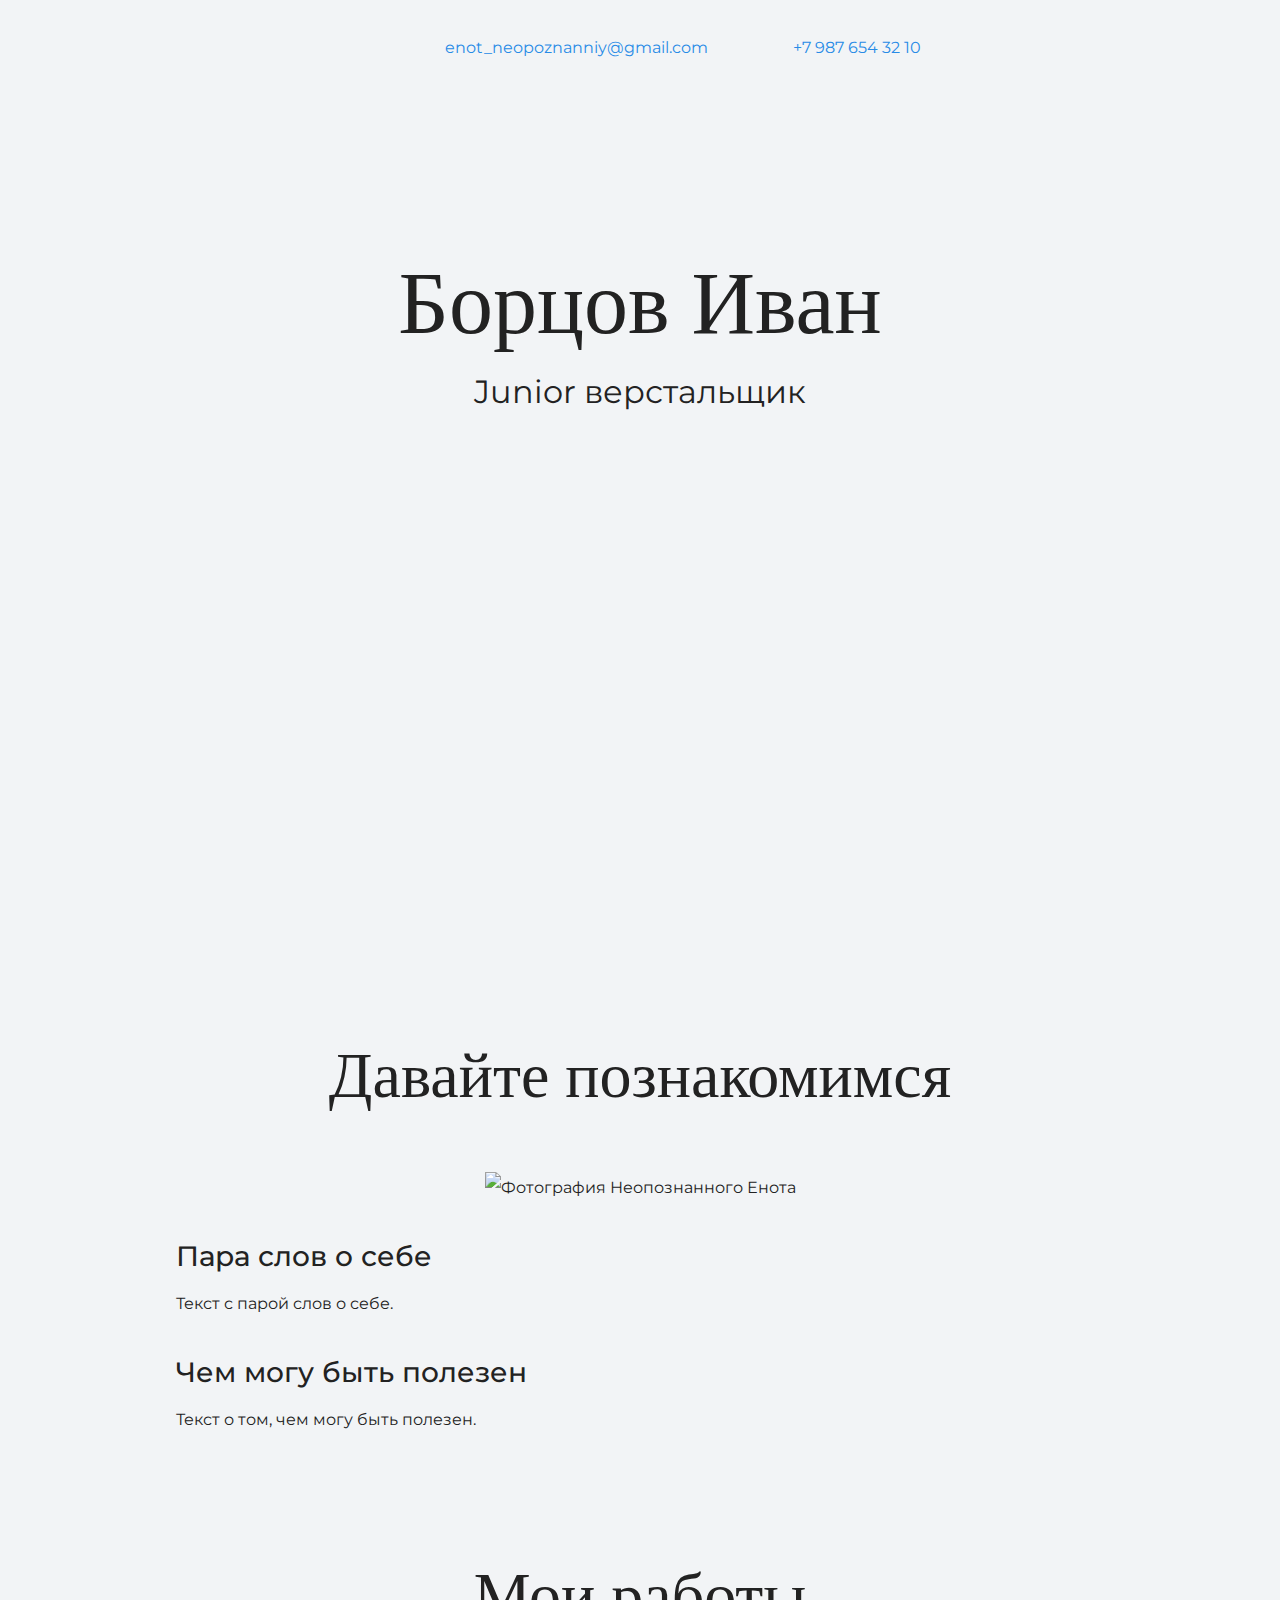
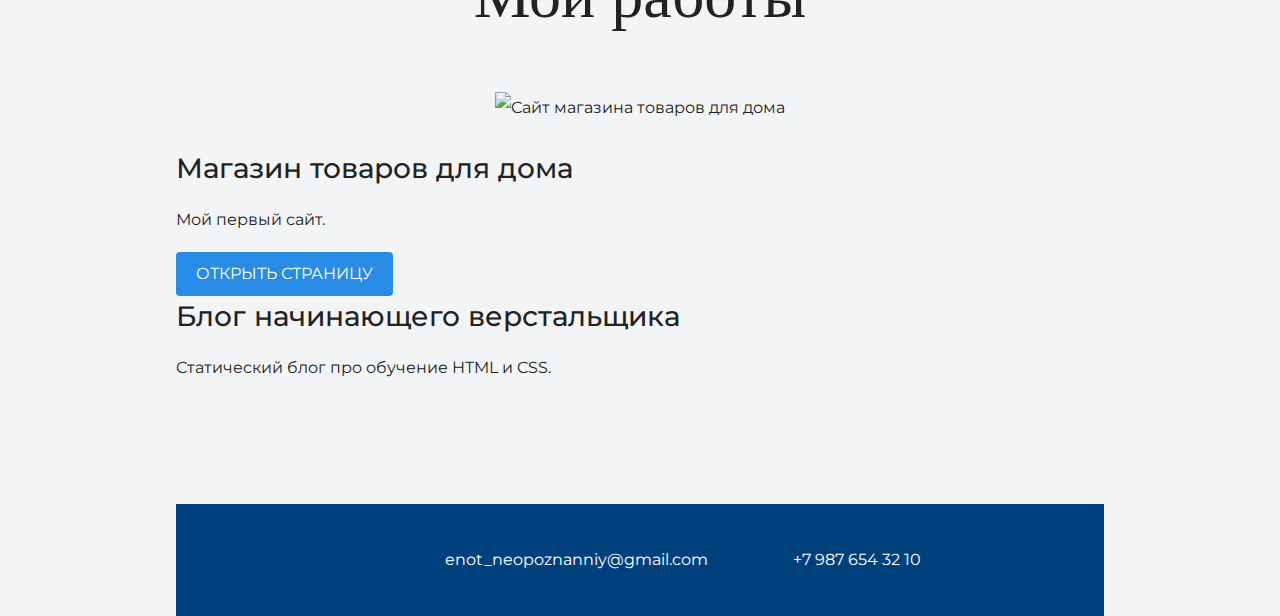
==== index.html @ f4a7e147 "button" ====
<!DOCTYPE html>
<html lang="ru">
  <head>
    <meta charset="UTF-8">
    <link rel="stylesheet" href="style.css">
    <link href="https://fonts.googleapis.com/css?family=Montserrat:400,500,700|Old+Standard+TT&display=swap&subset=cyrillic" rel="stylesheet">
    <title>Портфолио Junior верстальщика</title>
  </head>
<div class="container">
  <body>
    <header class="page-header">
        <a class="header-email" href="mailto:enot_neopoznanniy@gmail.com">enot_neopoznanniy@gmail.com</a>
        <a class="header-phone" href="tel:+79876543210">+7 987 654 32 10</a>
    </header>

    <section class="hero-image">
      <h1 class="heading">Борцов Иван</h1>
      <p>Junior верстальщик</p>
    </section>
    <section class="intro">
      <h2 class="subheading">Давайте познакомимся</h2>
       <figure class="user-image">
        <img src="files/user.jpg" width="928" height="536" alt="Фотография Неопознанного Енота">
       </figure>
      <h3>Пара слов о себе</h3>
      <p>Текст с парой слов о себе.</p>
      <h3>Чем могу быть полезен</h3>
      <p>Текст о том, чем могу быть полезен.</p>
    </section>

    <section class="portfolio">
      <h2 class="subheading">Мои работы</h2>
        <figure class="project-image">
          <img src="files/project.jpg" width="928" height="536" alt="Cайт магазина товаров для дома">
        </figure>
      <h3>Магазин товаров для дома</h3>
      <p>Мой первый сайт.</p>
      <a class="button" href="source/project/index.html">Открыть страницу</a>
      <h3>Блог начинающего верстальщика</h3>
      <p>Статический блог про обучение HTML и CSS.</p>
    </section>

    <footer class="page-footer">
        <a class="footer-email" href="mailto:enot_neopoznanniy@gmail.com">enot_neopoznanniy@gmail.com</a>
        <a class="footer-phone" href="tel:+79876543210">+7 987 654 32 10</a>
    </footer>
</div>   
  </body>
</html>
---- style.css ----
body {
  margin: 0;
  min-width: 960px;
  font-family: "Montserrat", "Helvetica", "Arial", sans-serif;
  font-size: 16px;
  line-height: 32px;
  color: #222222;
  background-color: #f2f4f6;
  background-image: url("img/hero-bg.jpg");
  background-repeat: no-repeat;
  background-position: top center;
}

.container {
  max-width: 928px;
  margin: 0 auto;
  padding: 0 16px;
}

.page-header {
  margin: 0 0 160px;
  padding: 32px 0 32px;
  text-align: center;
}

.page-header .container,
.page-footer .container {
  max-width: 1408px;
  text-align: right;
}

.page-header a {
  margin-left: 56px;
  color: #288be6;
  text-decoration: none;
  background-repeat: no-repeat;
  background-position: left;
}

.header-email {
  padding-left: 30px;
  background-image: url("img/icon-email-header.svg");
}

.header-phone {
  padding-left: 25px;
  background-image: url("img/icon-phone-header.svg");
}

.hero-image {
  margin-bottom: 620px;
  text-align: center;
}

.hero-image .container {
  max-width: 1408px;
  text-align: center;
}

.heading {
  margin: 0 0 16px;
  font-family: "Old Standard TT", "Times", "Times New Roman", serif;
  font-size: 88px;
  line-height: 96px;
  font-weight: 400;
}

.hero-image p {
  margin: 0;
  font-size: 32px;
  line-height: 48px;
}

.intro {
  margin: 0 0 120px;
}

.subheading {
  margin: 0 0 56px;
  font-family: "Old Standard TT", "Times", "Times New Roman", serif;
  font-size: 64px;
  line-height: 80px;
  font-weight: 400;
  text-align: center;
}

.user-image {
  margin: 0 0 32px;
  text-align: center;
}

.intro h3,
.portfolio h3 {
  margin: 0 0 12px;
  font-size: 28px;
  line-height: 40px;
  font-weight: 500;
}

.intro p {
  margin: 0 0 32px;
}

.skills-list {
  margin: 0;
  padding: 0;
}

.skills-list dt {
  padding-left: 32px;
  background-repeat: no-repeat;
  background-position: left;
}

.skill-html {
  background-image: url("img/icon-html.svg");
}

.skill-css {
  background-image: url("img/icon-css.svg");
}

.level {
  margin: 4px 0 16px;
  padding: 0;
  height: 14px;
  font-size: 0;
  background-color: #ffffff;
  border: 1px solid #86c3fa;
  border-radius: 8px;
}

.level div {
  margin: 1px;
  height: 12px;
  background-color: #288be6;
  border-radius: 6px;
}

.portfolio {
  margin: 0 0 120px;
}

.projects {
  margin: 0;
  padding: 0;
  list-style: none;
}

.projects li {
  margin: 0 0 80px;
}

.project-image {
  margin: 0 0 24px;
  text-align: center;
}

.projects p {
  margin: 0 0 24px;
}

.button {
  padding: 6px 20px;
  display: inline-block;
  vertical-align: baseline;
  text-decoration: none;
  text-transform: uppercase;
  border-radius: 4px;
  background-color: #288be6;
  color: #ffffff;
}

.page-footer {
  padding: 40px 0;
  background-color: #00417d;
  color: #ffffff;
  text-align: center;
}

.page-footer a {
  margin-left: 56px;
  color: inherit;
  text-decoration: none;
  background-repeat: no-repeat;
  background-position: left;
}

.footer-email {
  padding-left: 30px;
  background-image: url("img/icon-email-footer.svg");
}

.footer-phone {
  padding-left: 25px;
  background-image: url("img/icon-phone-footer.svg");
}
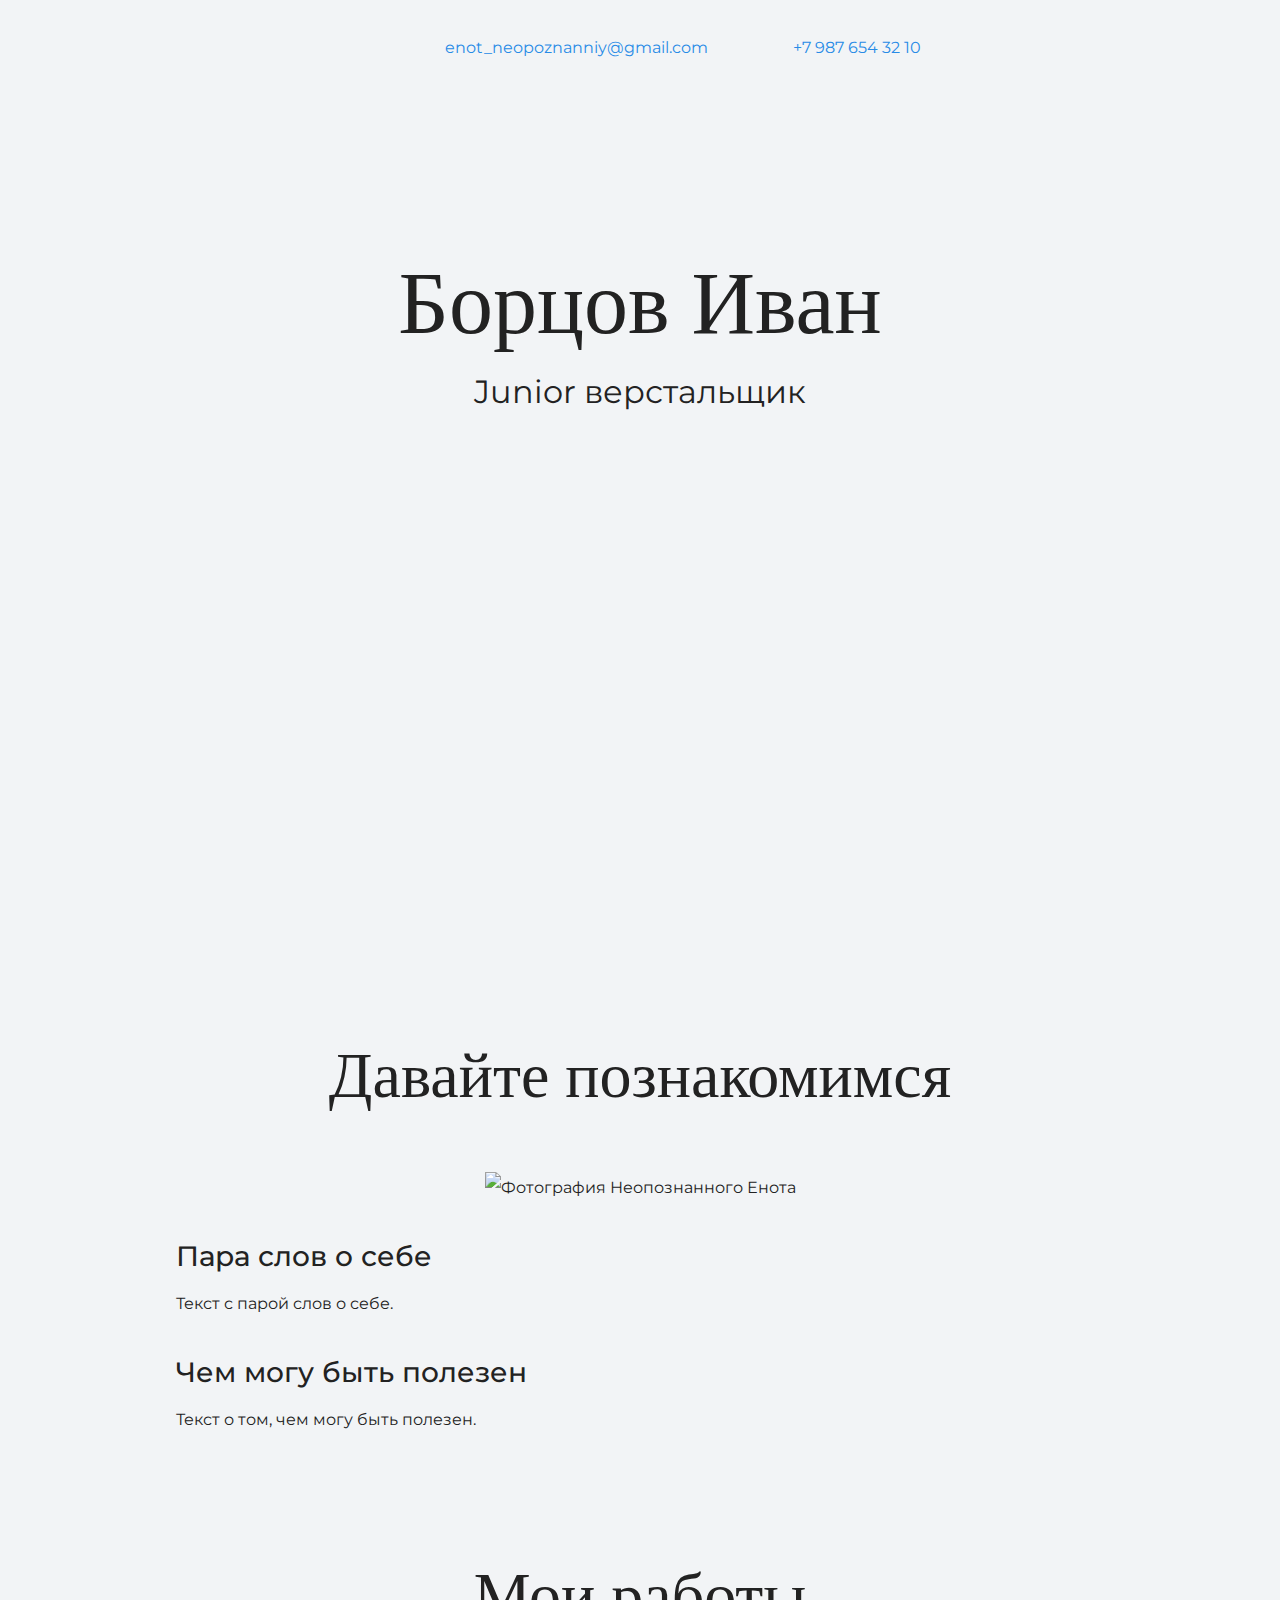
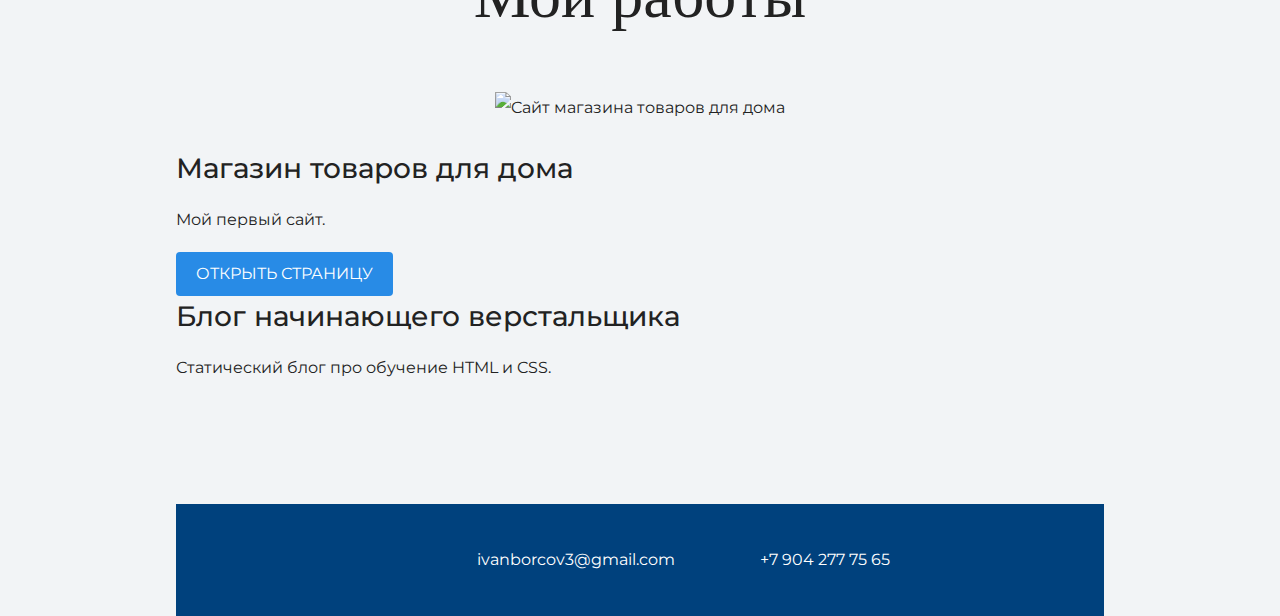
==== commit 9d92c283: "change numbers" ====
--- a/index.html
+++ b/index.html
@@ -41,8 +41,8 @@
     </section>
 
     <footer class="page-footer">
-        <a class="footer-email" href="mailto:enot_neopoznanniy@gmail.com">enot_neopoznanniy@gmail.com</a>
-        <a class="footer-phone" href="tel:+79876543210">+7 987 654 32 10</a>
+        <a class="footer-email" href="mailto:ivanborcov3@gmail.com">ivanborcov3@gmail.com</a>
+        <a class="footer-phone" href="tel:+79042777565">+7 904 277 75 65</a>
     </footer>
 </div>   
   </body>
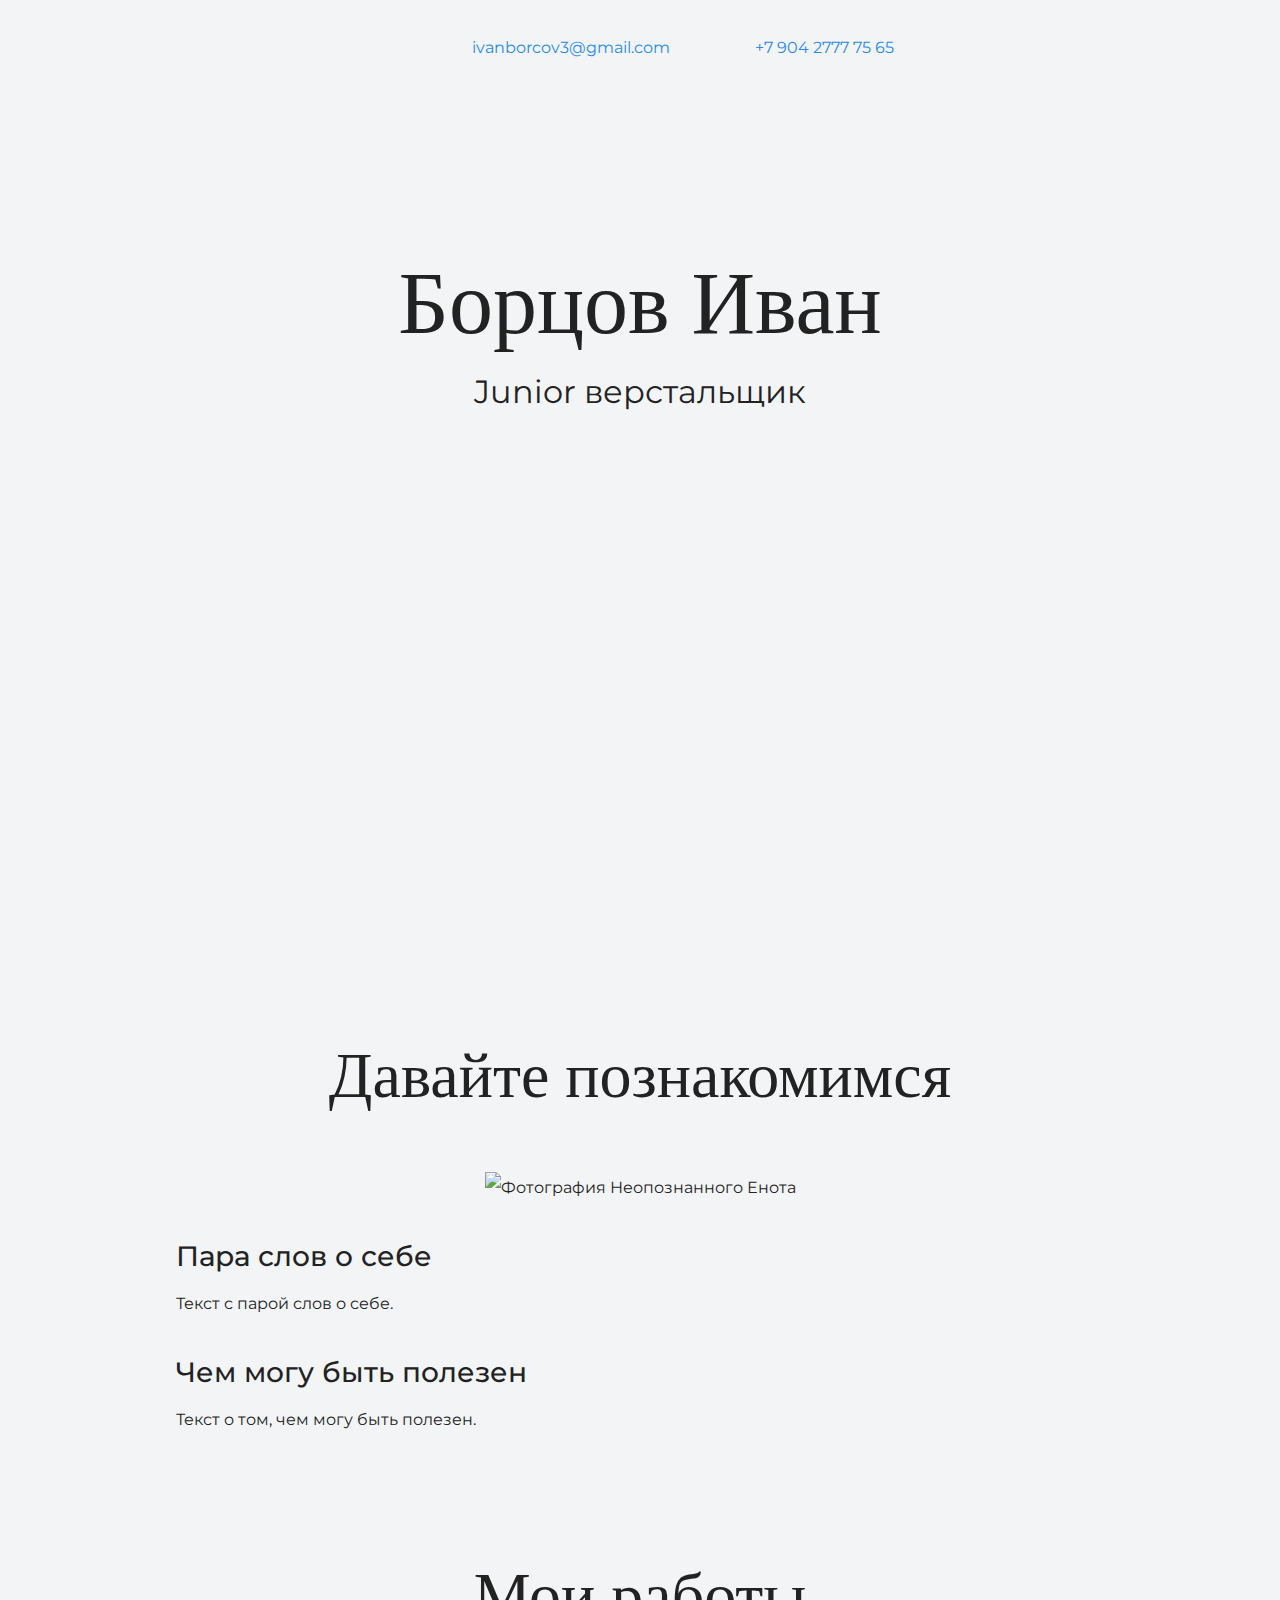
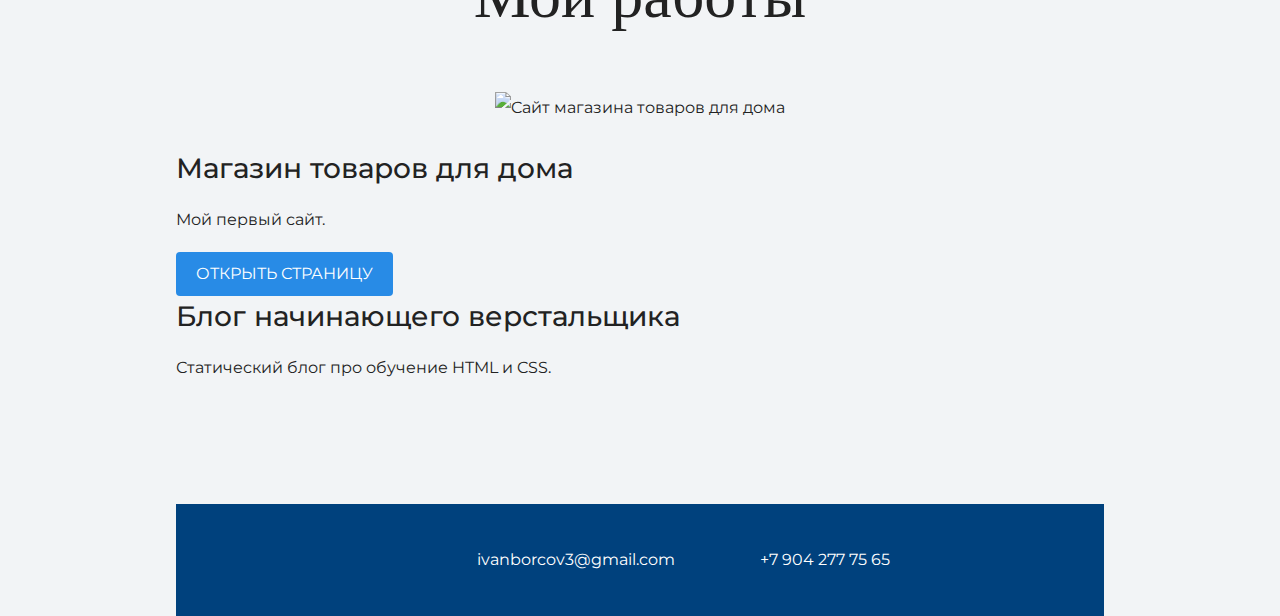
==== commit fa36f45f: "number and mail" ====
--- a/index.html
+++ b/index.html
@@ -9,8 +9,8 @@
 <div class="container">
   <body>
     <header class="page-header">
-        <a class="header-email" href="mailto:enot_neopoznanniy@gmail.com">enot_neopoznanniy@gmail.com</a>
-        <a class="header-phone" href="tel:+79876543210">+7 987 654 32 10</a>
+        <a class="header-email" href="mailto:ivanborcov3@gmail.com">ivanborcov3@gmail.com</a>
+        <a class="header-phone" href="tel:+79042777565">+7 904 2777 75 65</a>
     </header>
 
     <section class="hero-image">
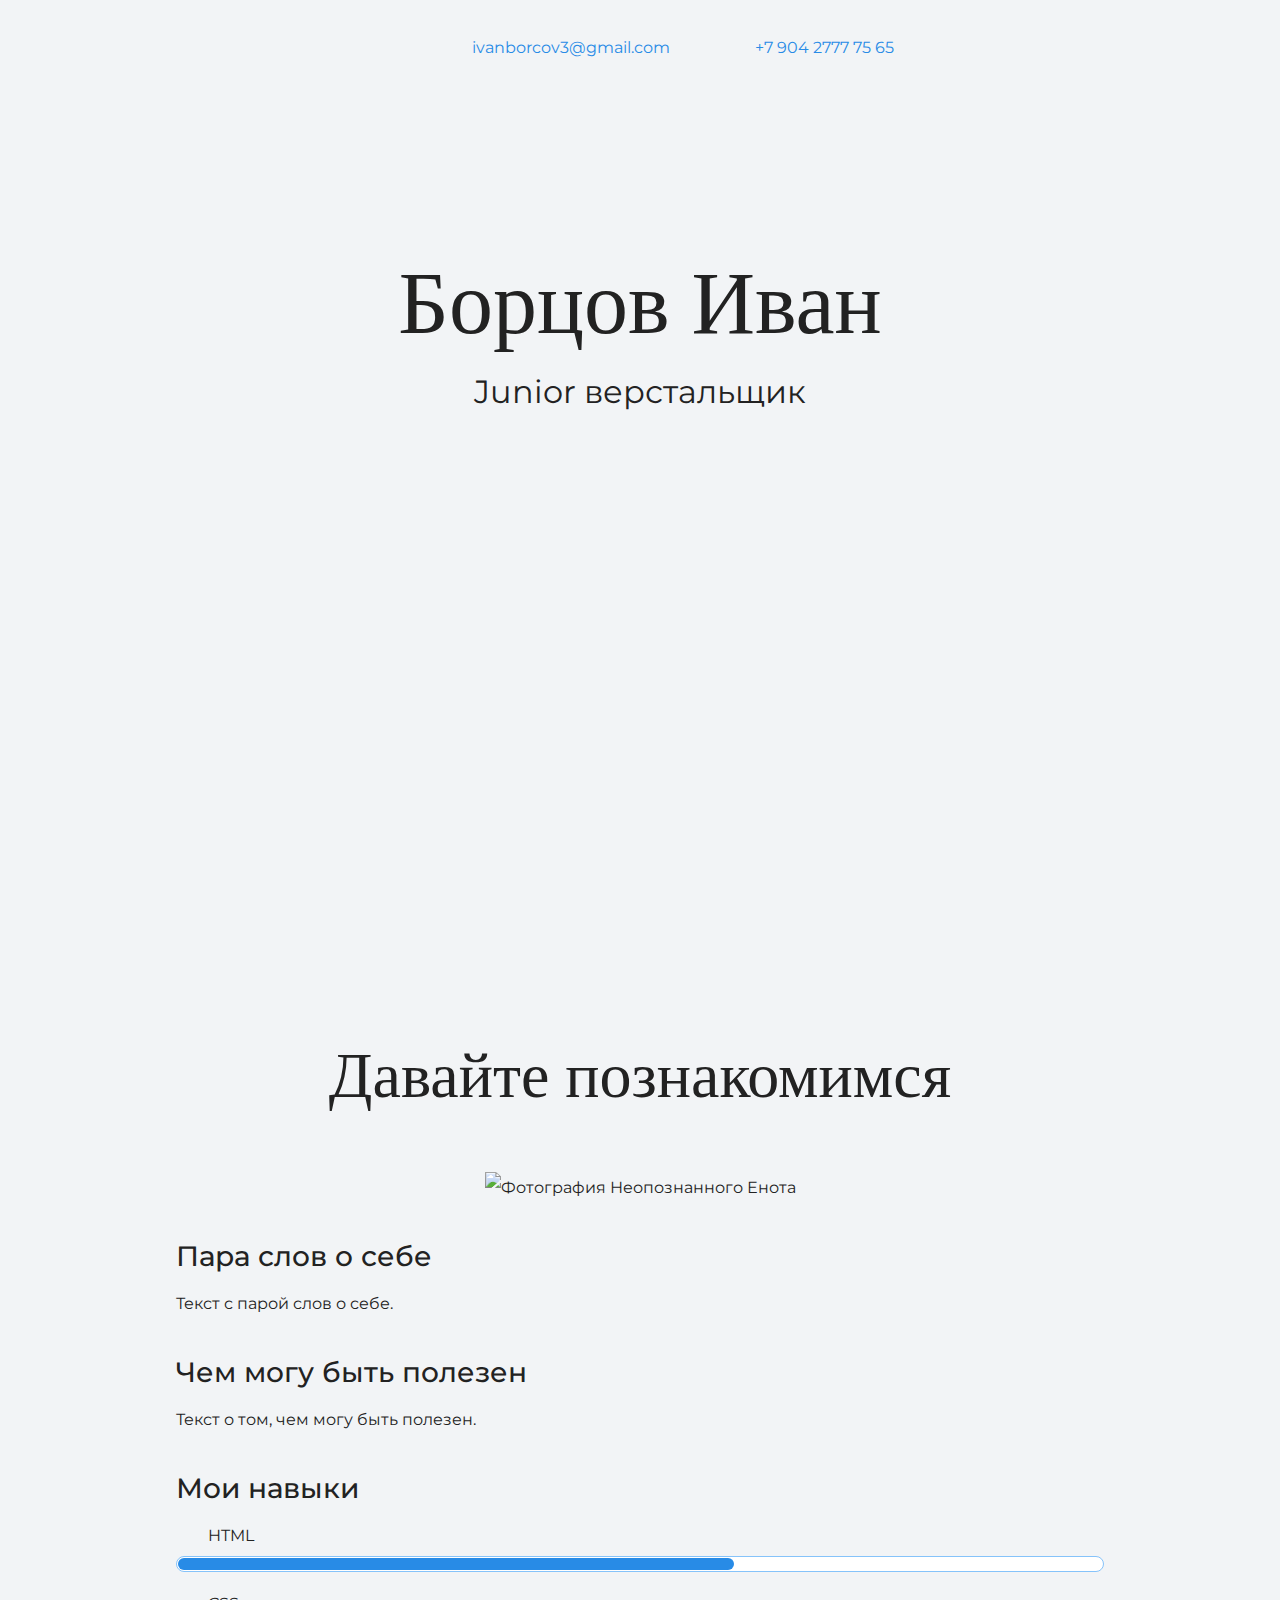
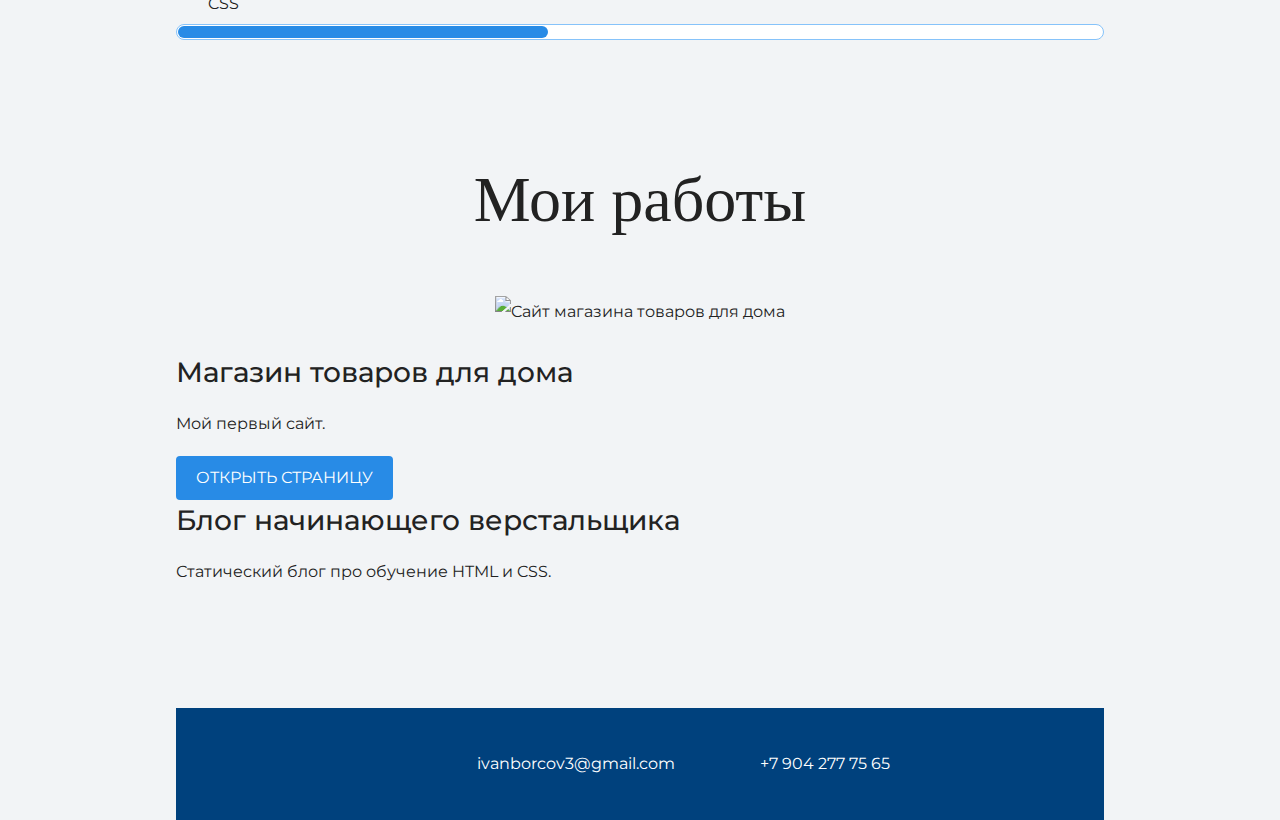
==== commit e994eb4a: "skills" ====
--- a/index.html
+++ b/index.html
@@ -26,8 +26,17 @@
       <p>Текст с парой слов о себе.</p>
       <h3>Чем могу быть полезен</h3>
       <p>Текст о том, чем могу быть полезен.</p>
+    
+     <div class="skills">
+        <h3>Мои навыки</h3>
+        <dl class="skills-list">
+          <dt class="skill-html">HTML</dt>
+          <dd class="level"><div style="width: 60%;">60%</div></dd>
+          <dt class="skill-css">CSS</dt>
+          <dd class="level"><div style="width: 40%;">40%</div></dd>
+        </dl>
+      </div>
     </section>
-
     <section class="portfolio">
       <h2 class="subheading">Мои работы</h2>
         <figure class="project-image">
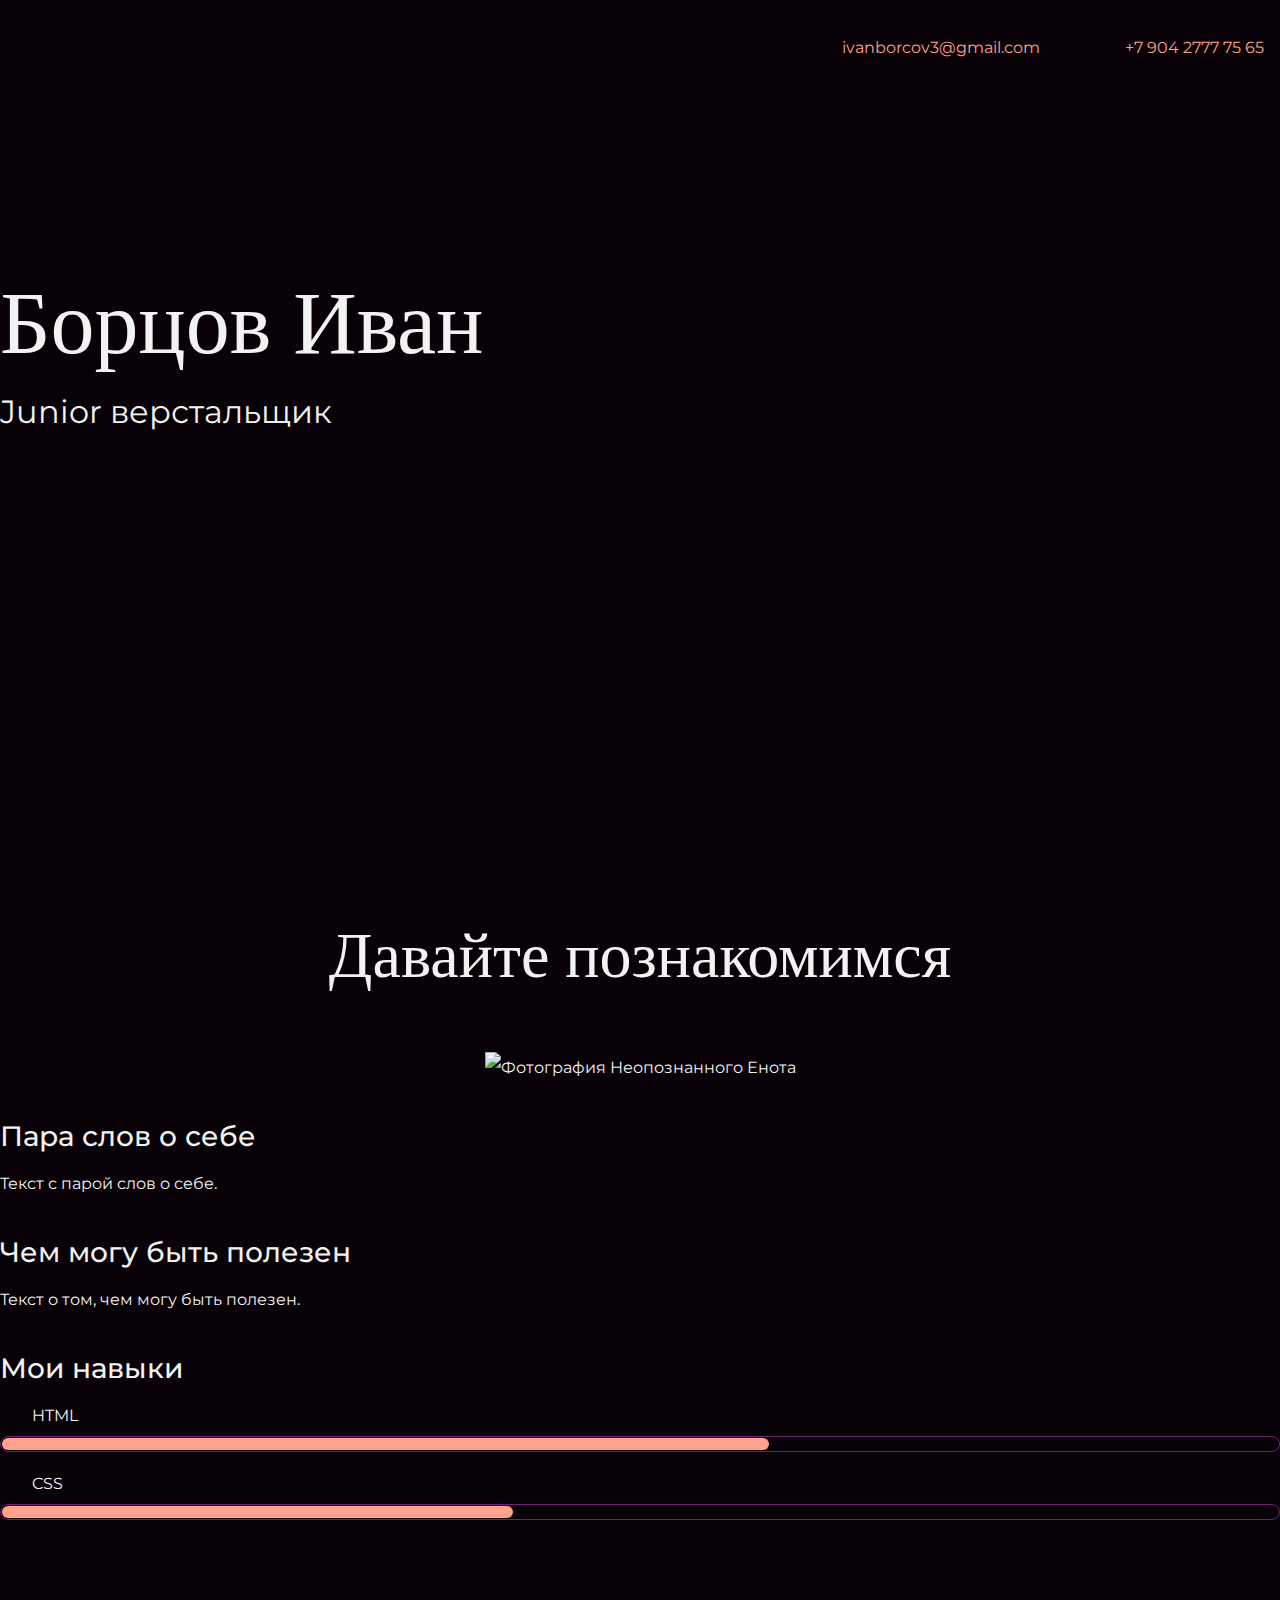
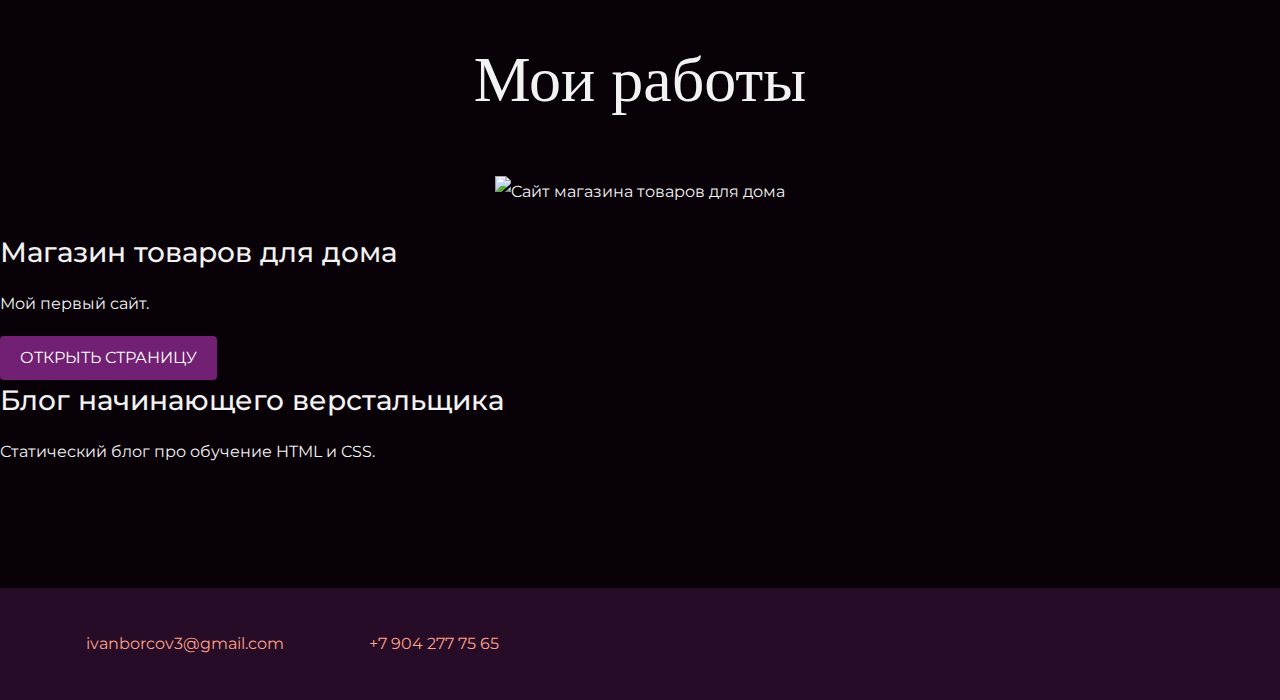
==== commit 191e4f03: "Update index.html" ====
--- a/index.html
+++ b/index.html
@@ -6,11 +6,13 @@
     <link href="https://fonts.googleapis.com/css?family=Montserrat:400,500,700|Old+Standard+TT&display=swap&subset=cyrillic" rel="stylesheet">
     <title>Портфолио Junior верстальщика</title>
   </head>
-<div class="container">
+
   <body>
     <header class="page-header">
+      <div class="container">
         <a class="header-email" href="mailto:ivanborcov3@gmail.com">ivanborcov3@gmail.com</a>
         <a class="header-phone" href="tel:+79042777565">+7 904 2777 75 65</a>
+      </div>
     </header>
 
     <section class="hero-image">
@@ -53,6 +55,6 @@
         <a class="footer-email" href="mailto:ivanborcov3@gmail.com">ivanborcov3@gmail.com</a>
         <a class="footer-phone" href="tel:+79042777565">+7 904 277 75 65</a>
     </footer>
-</div>   
+
   </body>
 </html>
--- a/style.css
+++ b/style.css
@@ -4,8 +4,8 @@
   font-family: "Montserrat", "Helvetica", "Arial", sans-serif;
   font-size: 16px;
   line-height: 32px;
-  color: #222222;
-  background-color: #f2f4f6;
+  color: #f2f2f2;
+  background-color: #080208;
   background-image: url("img/hero-bg.jpg");
   background-repeat: no-repeat;
   background-position: top center;
@@ -18,9 +18,8 @@
 }
 
 .page-header {
-  margin: 0 0 160px;
+  margin: 0 0 180px;
   padding: 32px 0 32px;
-  text-align: center;
 }
 
 .page-header .container,
@@ -31,7 +30,7 @@
 
 .page-header a {
   margin-left: 56px;
-  color: #288be6;
+  color: #fea18d;
   text-decoration: none;
   background-repeat: no-repeat;
   background-position: left;
@@ -39,17 +38,16 @@
 
 .header-email {
   padding-left: 30px;
-  background-image: url("img/icon-email-header.svg");
+  background-image: url("img/icon-email.svg");
 }
 
 .header-phone {
   padding-left: 25px;
-  background-image: url("img/icon-phone-header.svg");
+  background-image: url("img/icon-phone.svg");
 }
 
 .hero-image {
-  margin-bottom: 620px;
-  text-align: center;
+  margin-bottom: 480px;
 }
 
 .hero-image .container {
@@ -125,15 +123,15 @@
   padding: 0;
   height: 14px;
   font-size: 0;
-  background-color: #ffffff;
-  border: 1px solid #86c3fa;
+  background-color: #080208;
+  border: 1px solid #712073;
   border-radius: 8px;
 }
 
 .level div {
   margin: 1px;
   height: 12px;
-  background-color: #288be6;
+  background-color: #fea18d;
   border-radius: 6px;
 }
 
@@ -167,20 +165,18 @@
   text-decoration: none;
   text-transform: uppercase;
   border-radius: 4px;
-  background-color: #288be6;
+  background-color: #712073;
   color: #ffffff;
 }
 
 .page-footer {
   padding: 40px 0;
-  background-color: #00417d;
-  color: #ffffff;
-  text-align: center;
+  background-color: #260c26;
 }
 
 .page-footer a {
   margin-left: 56px;
-  color: inherit;
+  color: #fea18d;
   text-decoration: none;
   background-repeat: no-repeat;
   background-position: left;
@@ -188,10 +184,10 @@
 
 .footer-email {
   padding-left: 30px;
-  background-image: url("img/icon-email-footer.svg");
+  background-image: url("img/icon-email.svg");
 }
 
 .footer-phone {
   padding-left: 25px;
-  background-image: url("img/icon-phone-footer.svg");
-}+  background-image: url("img/icon-phone.svg");
+}
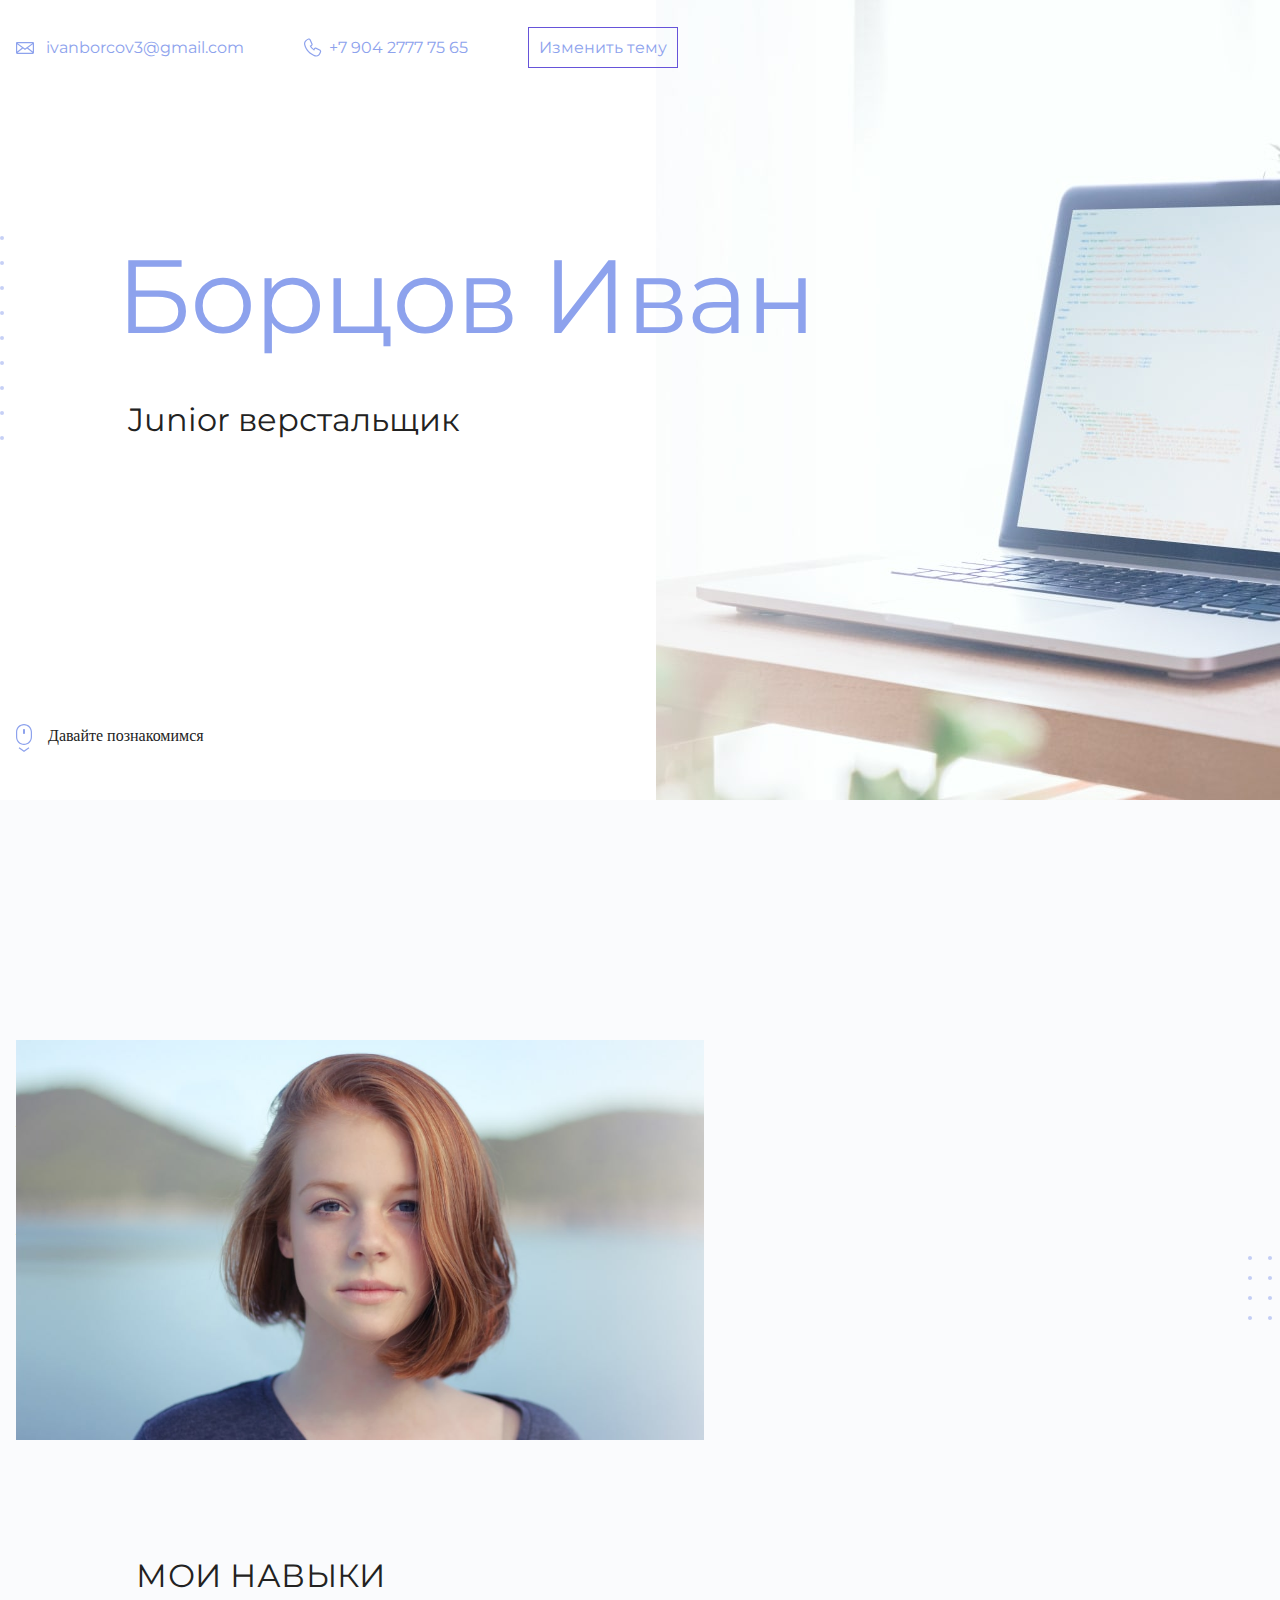
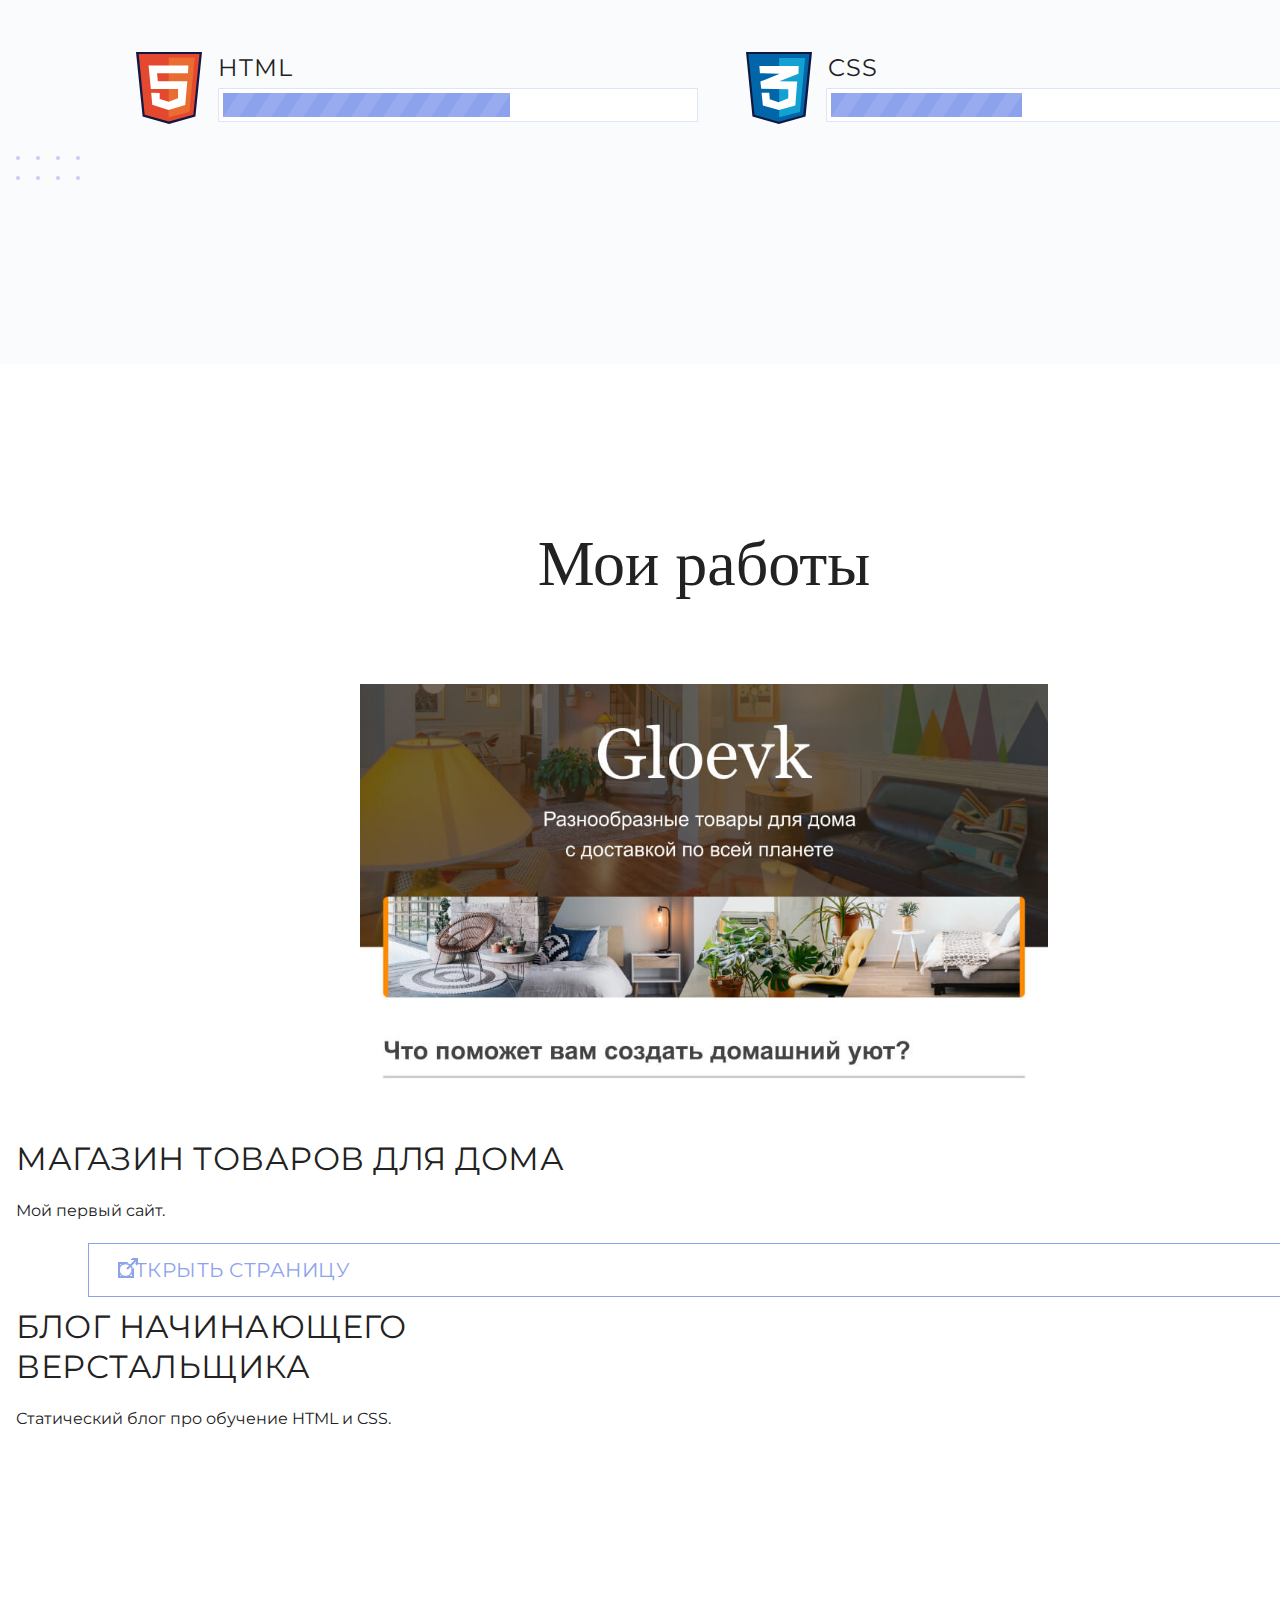
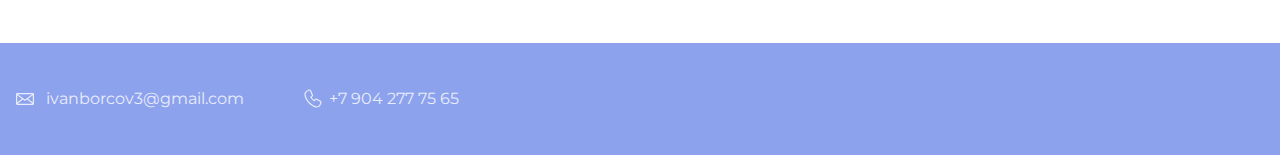
==== commit 28d731af: "Add files via upload" ====
--- a/index.html
+++ b/index.html
@@ -1,60 +1,69 @@
-<!DOCTYPE html>
-<html lang="ru">
-  <head>
-    <meta charset="UTF-8">
-    <link rel="stylesheet" href="style.css">
-    <link href="https://fonts.googleapis.com/css?family=Montserrat:400,500,700|Old+Standard+TT&display=swap&subset=cyrillic" rel="stylesheet">
-    <title>Портфолио Junior верстальщика</title>
-  </head>
-
-  <body>
-    <header class="page-header">
-      <div class="container">
-        <a class="header-email" href="mailto:ivanborcov3@gmail.com">ivanborcov3@gmail.com</a>
-        <a class="header-phone" href="tel:+79042777565">+7 904 2777 75 65</a>
-      </div>
-    </header>
-
-    <section class="hero-image">
-      <h1 class="heading">Борцов Иван</h1>
-      <p>Junior верстальщик</p>
-    </section>
-    <section class="intro">
-      <h2 class="subheading">Давайте познакомимся</h2>
-       <figure class="user-image">
-        <img src="files/user.jpg" width="928" height="536" alt="Фотография Неопознанного Енота">
-       </figure>
-      <h3>Пара слов о себе</h3>
-      <p>Текст с парой слов о себе.</p>
-      <h3>Чем могу быть полезен</h3>
-      <p>Текст о том, чем могу быть полезен.</p>
-    
-     <div class="skills">
-        <h3>Мои навыки</h3>
-        <dl class="skills-list">
-          <dt class="skill-html">HTML</dt>
-          <dd class="level"><div style="width: 60%;">60%</div></dd>
-          <dt class="skill-css">CSS</dt>
-          <dd class="level"><div style="width: 40%;">40%</div></dd>
-        </dl>
-      </div>
-    </section>
-    <section class="portfolio">
-      <h2 class="subheading">Мои работы</h2>
-        <figure class="project-image">
-          <img src="files/project.jpg" width="928" height="536" alt="Cайт магазина товаров для дома">
-        </figure>
-      <h3>Магазин товаров для дома</h3>
-      <p>Мой первый сайт.</p>
-      <a class="button" href="source/project/index.html">Открыть страницу</a>
-      <h3>Блог начинающего верстальщика</h3>
-      <p>Статический блог про обучение HTML и CSS.</p>
-    </section>
-
-    <footer class="page-footer">
-        <a class="footer-email" href="mailto:ivanborcov3@gmail.com">ivanborcov3@gmail.com</a>
-        <a class="footer-phone" href="tel:+79042777565">+7 904 277 75 65</a>
-    </footer>
-
-  </body>
-</html>
+<!DOCTYPE html>
+<html lang="ru">
+  <head>
+    <meta charset="UTF-8">
+    <link rel="stylesheet" href="style.css">
+    <link href="https://fonts.googleapis.com/css?family=Montserrat:400,500,700|Old+Standard+TT&display=swap&subset=cyrillic" rel="stylesheet">
+    <title>Портфолио Junior верстальщика</title>
+  </head>
+
+  <body class="page pro-light-theme">
+    <header class="page-header">
+      <div class="container">
+        <a class="header-email" href="mailto:ivanborcov3@gmail.com">ivanborcov3@gmail.com</a>
+        <a class="header-phone" href="tel:+79042777565">+7 904 2777 75 65</a>
+        <a class="theme-button" type="button">Изменить тему</a>
+      </div>
+    </header>
+
+    <section class="hero-image">
+      <div class="container">
+        <h1 class="heading">Борцов Иван</h1>
+        <p>Junior верстальщик</p>
+      </div>
+    </section>
+    <section class="intro">
+      <div class="container">
+        <h2 class="subheading">Давайте познакомимся</h2>
+         <figure class="user-image">
+          <img src="files/user.jpg" width="928" height="536" alt="Фотография Неопознанного Енота">
+         </figure>
+        <h3>Пара слов о себе</h3>
+        <p>Текст с парой слов о себе.</p>
+        <h3>Чем могу быть полезен</h3>
+        <p>Текст о том, чем могу быть полезен.</p>
+
+       <div class="skills">
+          <h3>Мои навыки</h3>
+          <dl class="skills-list">
+            <dt class="skill-html">HTML</dt>
+            <dd class="level"><div style="width: 60%;">60%</div></dd>
+            <dt class="skill-css">CSS</dt>
+            <dd class="level"><div style="width: 40%;">40%</div></dd>
+          </dl>
+        </div>
+      </div>  
+    </section>
+    <section class="portfolio">
+      <div class="container">
+        <h2 class="subheading">Мои работы</h2>
+          <figure class="project-image">
+            <img src="files/project.jpg" width="928" height="536" alt="Cайт магазина товаров для дома">
+          </figure>
+        <h3>Магазин товаров для дома</h3>
+        <p>Мой первый сайт.</p>
+        <a class="button" href="source/project/index.html">Открыть страницу</a>
+        <h3>Блог начинающего верстальщика</h3>
+        <p>Статический блог про обучение HTML и CSS.</p>
+      </div>
+    </section>
+
+    <footer class="page-footer">
+      <div class="container">
+        <a class="footer-email" href="mailto:ivanborcov3@gmail.com">ivanborcov3@gmail.com</a>
+        <a class="footer-phone" href="tel:+79042777565">+7 904 277 75 65</a>
+      </div>  
+    </footer>
+   <script src="script.js"></script>
+  </body>
+</html>
--- a/style.css
+++ b/style.css
@@ -1,4 +1,808 @@
-body {
+/* pro-light-theme start */
+
+.pro-light-theme.pro-light-theme  {
+  position: relative;
+  margin: 0;
+  min-width: 1408px;
+  font-family: "Montserrat", "Helvetica", "Arial", sans-serif;
+  font-size: 16px;
+  line-height: 32px;
+  color: #222222;
+  background-image: url("themes/light-pro/img/hero-bg.jpg");
+  background-repeat: no-repeat;
+  background-position-y: top;
+  background-position-x: calc(50vw + 16px);
+}
+
+.pro-light-theme .container {
+  max-width: 1408px;
+  margin: 0 auto;
+  padding: 0 16px;
+}
+
+.pro-light-theme .page-header {
+  margin: 0 0 140px;
+  padding: 32px 0;
+}
+
+.pro-light-theme .page-header a {
+  margin-right: 56px;
+  padding-bottom: 10px;
+  padding-top: 10px;
+  color: #8da2ed;
+  text-decoration: none;
+  background-repeat: no-repeat;
+  background-position: left;
+}
+
+.pro-light-theme .page-header a:focus,
+.pro-light-theme .page-header a:hover {
+  border-bottom: 1px solid #8da2ed;
+  filter: hue-rotate(50deg);
+}
+
+.pro-light-theme .page-header a:active {
+  filter: hue-rotate(0);
+  opacity: 0.6;
+}
+
+.pro-light-theme .header-email {
+  padding-left: 30px;
+  background-image: url("themes/light-pro/img/icon-email-header.svg");
+}
+
+.pro-light-theme .header-phone {
+  padding-left: 25px;
+  background-image: url("themes/light-pro/img/icon-phone-header.svg");
+}
+
+.pro-light-theme .theme-button {
+  color: #6653d9;
+  padding: 10px 10px;
+  border: 1px solid #6653d9;
+}
+
+.pro-light-theme .theme-button:focus,
+.pro-light-theme .theme-button:hover {
+  color: #ffffff;
+  background-color: #6653d9;
+}
+
+.pro-light-theme .hero-image {
+  position: relative;
+  height: 564px;
+}
+
+.pro-light-theme .hero-image .container {
+  padding-left: 0;
+  padding-right: 0;
+  background-image: url("themes/light-pro/img/dotted-border-v.svg");
+  background-repeat: repeat-y;
+  background-position: top left;
+}
+
+.pro-light-theme .heading {
+  margin: 0 0 40px;
+  padding-left: 116px;
+  width: 928px;
+  font-size: 104px;
+  line-height: 120px;
+  letter-spacing: -2px;
+  font-weight: 400;
+  color: #8da2ed;
+}
+
+.pro-light-theme .hero-image p {
+  margin: 0;
+  padding-left: 128px;
+  padding-bottom: 16px;
+  font-size: 32px;
+  line-height: 48px;
+}
+
+.pro-light-theme .intro {
+  margin: 0 0 160px;
+  padding-top: 240px;
+  padding-bottom: 80px;
+  background-color: #fafbfd;
+}
+
+.pro-light-theme .subheading {
+  margin: 0 0 56px;
+  font-family: "Old Standard TT", "Times", "Times New Roman", serif;
+  font-size: 64px;
+  line-height: 80px;
+  font-weight: 400;
+  text-align: center;
+}
+
+.pro-light-theme .intro .container {
+  position: relative;
+}
+
+.pro-light-theme .intro .subheading {
+  position: absolute;
+  top: -320px;
+  left: 48px;
+  font-size: 16px;
+  line-height: 32px;
+  color: #222222;
+}
+
+.pro-light-theme .intro .subheading::before {
+  position: absolute;
+  content: "";
+  top: 4px;
+  left: -32px;
+  width: 16px;
+  height: 28px;
+  background-image: url("themes/light-pro/img/icon-scroll.svg");
+  background-repeat: no-repeat;
+}
+
+.pro-light-theme .user-image {
+  margin: 0 0 32px;
+  position: absolute;
+  top: 0;
+  left: 0;
+}
+
+.pro-light-theme .user-image img {
+  width: 688px;
+  height: 400px;
+  margin-left: 16px;
+  object-fit: cover;
+}
+
+.pro-light-theme .intro .container div {
+  position: relative;
+  display: flex;
+  flex-direction: column;
+  justify-content: center;
+  margin: 0 120px 160px;
+  min-height: 400px;
+}
+
+.pro-light-theme .intro .user-image + div {
+  margin-left: 600px;
+}
+
+.pro-light-theme .intro .container > div::before,
+.pro-light-theme .intro .container > div::after {
+  position: absolute;
+  content: "";
+  background-repeat: no-repeat;
+}
+
+.pro-light-theme .intro .container div:nth-of-type(1)::before {
+  top: 0;
+  right: -120px;
+  width: 144px;
+  height: 64px;
+  background-image: url("themes/light-pro/img/decor-dots1.svg");
+}
+
+.pro-light-theme .intro .container div:nth-of-type(2)::before {
+  top: 0;
+  left: -120px;
+  width: 144px;
+  height: 64px;
+  background-image: url("themes/light-pro/img/decor-dots2.svg");
+}
+
+.pro-light-theme .intro h3,
+.pro-light-theme .portfolio h3 {
+  margin: 0 0 16px;
+  width: 688px;
+  font-size: 32px;
+  line-height: 40px;
+  font-weight: 400;
+  letter-spacing: 0.5px;
+  text-transform: uppercase;
+}
+
+.pro-light-theme .intro p {
+  margin: 0;
+  width: 688px;
+}
+
+.pro-light-theme .intro .container div:nth-of-type(2) {
+  margin-right: 0;
+  background-image: url("themes/light-pro/img/abilities.jpg");
+  background-position: right;
+  background-repeat: no-repeat;
+}
+
+.pro-light-theme .intro .container .skills {
+  min-height: unset;
+}
+
+.pro-light-theme .skills::before {
+  top: 0;
+  right: -120px;
+  width: 64px;
+  height: 64px;
+  background-image: url("themes/light-pro/img/decor-dots3.svg");
+}
+
+.pro-light-theme .skills::after {
+  bottom: -56px;
+  left: -120px;
+  width: 64px;
+  height: 24px;
+  background-image: url("themes/light-pro/img/decor-dots4.svg");
+}
+
+.pro-light-theme .skills h3 {
+  margin-bottom: 56px;
+  padding-top: 300px;
+}
+
+.pro-light-theme .skills-list {
+  position: relative;
+  display: flex;
+  margin: 0;
+  padding: 0;
+}
+
+.pro-light-theme .skills-list dt {
+  flex-shrink: 0;
+  padding-left: 82px;
+  width: 480px;
+  height: 72px;
+  font-size: 24px;
+  letter-spacing: 1px;
+  background-repeat: no-repeat;
+  background-position: left;
+}
+
+.pro-light-theme .skill-html {
+  background-image: url("themes/light-pro/img/icon-html.svg");
+}
+
+.pro-light-theme .skill-css {
+  margin-left: 48px;
+  background-image: url("themes/light-pro/img/icon-css.svg");
+}
+
+.pro-light-theme .level {
+  position: absolute;
+  top: 32px;
+  margin: 4px 0 16px;
+  padding: 0;
+  height: 32px;
+  width: 478px;
+  font-size: 0;
+  background-color: #ffffff;
+  border: 1px solid #dee5fb;
+}
+
+.pro-light-theme .skill-html + .level {
+  left: 82px;
+}
+
+.pro-light-theme .skill-css + .level {
+  left: 690px;
+}
+
+.pro-light-theme .skills .level div {
+  margin: 4px;
+  height: 24px;
+  min-height: unset;
+  background-color: #8da2ed;
+  background-image: url("themes/light-pro/img/progress-pattern.svg");
+}
+
+.pro-light-theme .portfolio {
+  margin: 0 0 208px;
+}
+
+.pro-light-theme .portfolio .subheading {
+  margin-bottom: 80px;
+}
+
+.pro-light-theme .projects {
+  display: flex;
+  margin: 0;
+  padding: 0;
+  list-style: none;
+}
+
+.pro-light-theme .portfolio .projects li:nth-child(2n) {
+  margin-right: 0;
+}
+
+.pro-light-theme .projects li {
+  display: flex;
+  flex-direction: column;
+  position: relative;
+  margin: 0 32px 32px 0;
+  padding: 72px 100px 80px;
+  width: 488px;
+  height: 248px;
+  overflow: hidden;
+  text-align: center;
+  box-shadow: 0 2px 8px rgba(48, 81, 201, 0.3);
+}
+
+.pro-light-theme .projects li::before {
+  position: absolute;
+  content: "";
+  top: 24px;
+  left: 24px;
+  width: 64px;
+  height: 64px;
+  background-image: url("themes/light-pro/img/decor-dots5.svg");
+  background-repeat: no-repeat;
+}
+
+.pro-light-theme .projects li::after {
+  position: absolute;
+  content: "";
+  bottom: 24px;
+  right: 24px;
+  width: 64px;
+  height: 24px;
+  background-image: url("themes/light-pro/img/decor-dots4.svg");
+  background-repeat: no-repeat;
+}
+
+.pro-light-theme .projects li:hover {
+  box-shadow: 0 12px 32px rgba(48, 81, 201, 0.4);
+  transition: box-shadow 150ms;
+}
+
+.pro-light-theme .projects li:hover > .project-image {
+  display: none;
+}
+
+.pro-light-theme .project-image {
+  margin: 0 0 24px;
+  text-align: center;
+}
+
+.pro-light-theme .project-image img {
+  width: 688px;
+  height: 400px;
+  object-fit: cover;
+}
+
+.pro-light-theme .projects h3 {
+  margin-bottom: 24px;
+  width: unset;
+  font-size: 24px;
+  line-height: 32px;
+  text-transform: none;
+}
+
+.pro-light-theme .projects p {
+  margin: 0;
+  height: 128px;
+  overflow: hidden;
+}
+
+.pro-light-theme .button {
+  position: relative;
+  margin: auto 72px -10px;
+  padding: 10px 0 10px 28px;
+  display: block;
+  font-size: 20px;
+  letter-spacing: 0.5px;
+  text-decoration: none;
+  text-transform: uppercase;
+  color: #8da2ed;
+  border: 1px solid #8da2ed;
+}
+
+.pro-light-theme .button::before {
+  position: absolute;
+  content: "";
+  width: 20px;
+  height: 20px;
+  top: 14px;
+  left: 29px;
+  background-image: url("themes/light-pro/img/icon-open-page.svg");
+}
+
+.pro-light-theme .button:focus,
+.pro-light-theme .button:hover {
+  margin-bottom: -10px;
+  color: #ffffff;
+  border-color: #c98ded;
+  background-color: #c98ded;
+  transition: border-color 150ms, background-color 150ms;
+}
+
+.pro-light-theme .button:active {
+  opacity: 0.6;
+}
+
+.pro-light-theme .button:focus::before,
+.pro-light-theme .button:hover::before,
+.pro-light-theme .button:active::before {
+  filter: brightness(100);
+}
+
+.pro-light-theme .page-footer {
+  padding: 40px 0;
+  background-color: #8da2ed;
+}
+
+.pro-light-theme .page-footer a {
+  margin-right: 56px;
+  padding-bottom: 10px;
+  padding-top: 10px;
+  color: #ffffff;
+  text-decoration: none;
+  background-repeat: no-repeat;
+  background-position: left;
+  opacity: 0.8;
+}
+
+.pro-light-theme .page-footer a:focus,
+.pro-light-theme .page-footer a:hover {
+  opacity: 1;
+  border-bottom: 1px solid #ffffff;
+}
+
+.pro-light-theme .page-footer a:active {
+  opacity: 0.6;
+}
+
+.pro-light-theme .footer-email {
+  padding-left: 30px;
+  background-image: url("themes/light-pro/img/icon-email-footer.svg");
+}
+
+.pro-light-theme .footer-phone {
+  padding-left: 25px;
+  background-image: url("themes/light-pro/img/icon-phone-footer.svg");
+}
+
+.pro-light-theme h3 {
+  padding-top: 20px;
+}
+
+/* pro-light-theme end */
+
+/* pro-dark-theme start*/ 
+
+.pro-dark-theme {
+  position: relative;
+  margin: 0;
+  min-width: 1408px;
+  font-family: "Montserrat", "Helvetica", "Arial", sans-serif;
+  font-size: 16px;
+  line-height: 32px;
+  color: #f2f2f2;
+  background-color: #141530;
+  background-image: url("themes/dark-pro/img/pattern-lines-hero.svg");
+  background-position: center;
+}
+
+.pro-dark-theme .container {
+  max-width: 1408px;
+  margin: 0 auto;
+  padding: 0 16px;
+}
+
+.pro-dark-theme .page-header {
+  margin: 0;
+  padding: 40px 0;
+}
+
+.pro-dark-theme .page-header a,
+.pro-dark-theme .page-footer a {
+  position: relative;
+  margin-right: 64px;
+  padding-bottom: 10px;
+  padding-top: 9px;
+  font-weight: 500;
+  text-decoration: none;
+  background-repeat: no-repeat;
+  background-position: left;
+  color: inherit;
+}
+
+.pro-dark-theme .page-header a:focus,
+.pro-dark-theme .page-header a:hover,
+.pro-dark-theme .page-footer a:focus,
+.pro-dark-theme .page-footer a:hover {
+  color: #f9dd79;
+}
+
+.pro-dark-theme .page-header a::after,
+.pro-dark-theme .page-footer a::after {
+  position: absolute;
+  content: "";
+  bottom: 0;
+  left: 0;
+  width: 0;
+  height: 2px;
+  background-color: #f9dd79;
+  transition: width 200ms;
+}
+
+.pro-dark-theme .page-header a:hover::after,
+.pro-dark-theme .page-footer a:hover::after {
+  width: 100%;
+}
+
+.pro-dark-theme .header-email,
+.pro-dark-theme .footer-email {
+  padding-left: 28px;
+  background-image: url("themes/dark-pro/img/icon-email.svg");
+}
+
+.pro-dark-theme .header-email:focus,
+.pro-dark-theme .header-email:hover,
+.pro-dark-theme .footer-email:focus,
+.pro-dark-theme .footer-email:hover {
+  background-image: url("themes/dark-pro/img/icon-email-alt.svg");
+}
+
+.pro-dark-theme .header-phone,
+.pro-dark-theme .footer-phone {
+  padding-left: 21px;
+  background-image: url("themes/dark-pro/img/icon-phone.svg");
+}
+
+.pro-dark-theme .header-phone:focus,
+.pro-dark-theme .header-phone:hover,
+.pro-dark-theme .footer-phone:focus,
+.pro-dark-theme .footer-phone:hover {
+  background-image: url("themes/dark-pro/img/icon-phone-alt.svg");
+}
+
+.pro-dark-theme .page-header a:active,
+.pro-dark-theme .page-footer a:active {
+  opacity: 0.5;
+}
+
+.pro-dark-theme .theme-button {
+  color: #6653d9;
+  background-color: #6653d9;
+  padding: 10px 10px;
+  border: 1px solid #6653d9;
+}
+
+.pro-dark-theme .theme-button:focus,
+.pro-dark-theme .theme-button:hover {
+  color: #ffffff;
+  background-color: #6653d9;
+}
+
+.pro-dark-theme .hero-image {
+  position: relative;
+  padding-top: 200px;
+  height: 798px;
+  background-image: url("themes/dark-pro/img/bg-html.png");
+  background-repeat: no-repeat;
+  background-position-x: center;
+  background-position-y: 48px;
+}
+
+.pro-dark-theme .hero-image .container {
+  display: flex;
+  flex-direction: column;
+}
+
+.pro-dark-theme .hero-image::before {
+  position: absolute;
+  content: "";
+  top: 24px;
+  left: calc(50vw - 32px);
+  width: 800px;
+  height: 800px;
+  background-image: url("themes/dark-pro/img/hero-image.svg");
+  background-repeat: no-repeat;
+}
+
+.pro-dark-theme .hero-image::after {
+  position: absolute;
+  content: "";
+  height: 200px;
+  width: 100%;
+  bottom: 0;
+  background-color: #0b0c23;
+  background-image: url("themes/dark-pro/img/bg-tags.svg");
+  background-position: center;
+  background-repeat: no-repeat;
+  border-top: 2px solid #5053a8;
+}
+
+.pro-dark-theme .heading {
+  z-index: 1;
+  order: 2;
+  margin: 0 0 0 -10px;
+  width: 815px;
+  font-size: 96px;
+  line-height: 112px;
+  font-weight: 500;
+}
+
+.pro-dark-theme .hero-image p {
+  z-index: 1;
+  order: 1;
+  margin: 0;
+  padding: 32px 0;
+  padding-bottom: 16px;
+  font-size: 32px;
+  line-height: 48px;
+  color: #f9dd79;
+}
+
+.pro-dark-theme .intro,
+.pro-dark-theme .portfolio {
+  background-color: #141530;
+  background-image: url("themes/dark-pro/img/pattern-lines.svg");
+  background-repeat: repeat-y;
+  background-position-x: center;
+}
+
+.pro-dark-theme .intro {
+  padding-top: 160px;
+  padding-bottom: 120px;
+  min-height: 828px;
+}
+
+.pro-dark-theme .subheading {
+  margin: 0 0 100px;
+  text-align: center;
+  font-size: 72px;
+  line-height: 88px;
+  font-weight: 500;
+  color: #f9dd79;
+}
+
+.pro-dark-theme .intro .container {
+  position: relative;
+}
+
+.pro-dark-theme .user-image {
+  position: absolute;
+  margin: 0;
+}
+
+.pro-dark-theme .user-image img {
+  width: 640px;
+  height: 640px;
+  object-fit: cover;
+}
+
+.pro-dark-theme .intro .container div {
+  margin-left: 720px;
+  margin-bottom: 56px;
+}
+
+.pro-dark-theme .intro h3,
+.pro-dark-theme .portfolio h3 {
+  margin: 0 0 16px;
+  font-size: 32px;
+  line-height: 40px;
+  font-weight: 500;
+}
+
+.pro-dark-theme .intro p {
+  margin: 0;
+  z-index: 2;
+}
+
+.pro-dark-theme .skills {
+  margin-bottom: 0;
+}
+
+.pro-dark-theme .skills h3 {
+  margin-bottom: 40px;
+}
+
+.pro-dark-theme .skills-list {
+  margin: 0;
+  padding: 0;
+}
+
+.pro-dark-theme .skills-list dt {
+  margin: 0 0 8px;
+  padding-left: 46px;
+  height: 36px;
+  font-size: 24px;
+  letter-spacing: 1px;
+  background-repeat: no-repeat;
+  background-position: left;
+}
+
+.pro-dark-theme .skill-html {
+  background-image: url("themes/dark-pro/img/icon-html.svg");
+}
+
+.pro-dark-theme .skill-css {
+  background-image: url("themes/dark-pro/img/icon-css.svg");
+}
+
+.pro-dark-theme .level {
+  margin: 0 0 40px;
+  height: 24px;
+  text-align: right;
+  background-color: #0b0c23;
+  box-shadow: inset 0 0 12px #070716;
+  border-radius: 12px;
+  overflow: hidden;
+}
+
+.pro-dark-theme .skills .level div {
+  margin: 0;
+  height: 24px;
+  letter-spacing: 1px;
+  line-height: 26px;
+  background-color: #5053a8;
+  background-image: url("themes/dark-pro/img/progress-pattern.svg");
+}
+
+.pro-dark-theme .portfolio {
+  margin: 0;
+  padding-bottom: 160px;
+}
+
+.pro-dark-theme .projects {
+  margin: 0;
+  padding: 0;
+  list-style: none;
+}
+
+.pro-dark-theme .projects li {
+  position: relative;
+  min-height: 256px;
+  margin: 0 0 100px;
+  padding-left: 528px;
+}
+
+.pro-dark-theme .project-image {
+  margin: 0 0 24px;
+  text-align: center;
+}
+
+.pro-dark-theme .projects p {
+  margin: 0 0 32px;
+}
+
+.pro-dark-theme .button {
+  margin: 0;
+  padding: 8px 24px;
+  display: inline-block;
+  vertical-align: baseline;
+  font-size: 14px;
+  font-weight: 500;
+  letter-spacing: 1px;
+  text-decoration: none;
+  text-transform: uppercase;
+  color: #0b0c23;
+  background-color: #f9dd79;
+  box-shadow: 0 4px 16px rgba(249, 221, 121, 0.4);
+  border-radius: 24px;
+  transition: background-color 100ms, box-shadow 100ms;
+}
+
+.pro-dark-theme .button:focus,
+.pro-dark-theme .button:hover {
+  background-color: #f9e7a8;
+  box-shadow: 0 4px 32px rgba(249, 221, 121, 0.6);
+}
+
+.pro-dark-theme .button:active {
+  background-color: #b69e4b;
+  box-shadow: none;
+}
+
+.pro-dark-theme .page-footer {
+  padding: 40px 0;
+  background-color: #212349;
+}
+
+/* pro-dark-theme end*/
+
+/* basic-dark-theme start*/
+
+.basic-dark-theme {
   margin: 0;
   min-width: 960px;
   font-family: "Montserrat", "Helvetica", "Arial", sans-serif;
@@ -6,29 +810,29 @@
   line-height: 32px;
   color: #f2f2f2;
   background-color: #080208;
-  background-image: url("img/hero-bg.jpg");
+  background-image: url("themes/dark-basic/img/hero-bg.jpg");
   background-repeat: no-repeat;
   background-position: top center;
 }
 
-.container {
+.basic-dark-theme .container {
   max-width: 928px;
   margin: 0 auto;
   padding: 0 16px;
 }
 
-.page-header {
+.basic-dark-theme .page-header {
   margin: 0 0 180px;
   padding: 32px 0 32px;
 }
 
-.page-header .container,
-.page-footer .container {
+.basic-dark-theme .page-header .container,
+.basic-dark-theme .page-footer .container {
   max-width: 1408px;
   text-align: right;
 }
 
-.page-header a {
+.basic-dark-theme .page-header a {
   margin-left: 56px;
   color: #fea18d;
   text-decoration: none;
@@ -36,89 +840,97 @@
   background-position: left;
 }
 
-.header-email {
+.basic-dark-theme .header-email {
   padding-left: 30px;
-  background-image: url("img/icon-email.svg");
-}
-
-.header-phone {
+  background-image: url("themes/dark-basic/img/icon-email.svg");
+}
+
+.basic-dark-theme .header-phone {
   padding-left: 25px;
-  background-image: url("img/icon-phone.svg");
-}
-
-.hero-image {
+  background-image: url("themes/dark-basic/img/icon-phone.svg");
+}
+
+.basic-dark-theme .hero-image {
   margin-bottom: 480px;
 }
 
-.hero-image .container {
+.basic-dark-theme .hero-image .container {
   max-width: 1408px;
   text-align: center;
 }
 
-.heading {
-  margin: 0 0 16px;
-  font-family: "Old Standard TT", "Times", "Times New Roman", serif;
-  font-size: 88px;
+.basic-dark-theme .heading {
+  margin: 0 0 24px;
+  font-size: 80px;
   line-height: 96px;
-  font-weight: 400;
-}
-
-.hero-image p {
+}
+
+.basic-dark-theme .hero-image p {
   margin: 0;
   font-size: 32px;
   line-height: 48px;
 }
 
-.intro {
+.basic-dark-theme .intro {
   margin: 0 0 120px;
 }
 
-.subheading {
+.basic-dark-theme .subheading {
   margin: 0 0 56px;
-  font-family: "Old Standard TT", "Times", "Times New Roman", serif;
-  font-size: 64px;
+  font-size: 56px;
   line-height: 80px;
-  font-weight: 400;
   text-align: center;
 }
 
-.user-image {
+.basic-dark-theme .theme-button {
+  color: #6653d9;
+  padding: 10px 10px;
+  border: 1px solid #712073;
+}
+
+.basic-dark-theme .theme-button:focus,
+.basic-dark-theme .theme-button:hover {
+  color: #ffffff;
+  background-color: #712073;
+}
+
+.basic-dark-theme .user-image {
   margin: 0 0 32px;
   text-align: center;
 }
 
-.intro h3,
-.portfolio h3 {
+.basic-dark-theme .intro h3,
+.basic-dark-theme .portfolio h3 {
   margin: 0 0 12px;
   font-size: 28px;
   line-height: 40px;
   font-weight: 500;
 }
 
-.intro p {
+.basic-dark-theme .intro p {
   margin: 0 0 32px;
 }
 
-.skills-list {
+.basic-dark-theme .skills-list {
   margin: 0;
   padding: 0;
 }
 
-.skills-list dt {
+.basic-dark-theme .skills-list dt {
   padding-left: 32px;
   background-repeat: no-repeat;
   background-position: left;
 }
 
-.skill-html {
-  background-image: url("img/icon-html.svg");
-}
-
-.skill-css {
-  background-image: url("img/icon-css.svg");
-}
-
-.level {
+.basic-dark-theme .skill-html {
+  background-image: url("themes/dark-basic/img/icon-html.svg");
+}
+
+.basic-dark-theme .skill-css {
+  background-image: url("themes/dark-basic/img/icon-css.svg");
+}
+
+.basic-dark-theme .level {
   margin: 4px 0 16px;
   padding: 0;
   height: 14px;
@@ -128,37 +940,37 @@
   border-radius: 8px;
 }
 
-.level div {
+.basic-dark-theme .level div {
   margin: 1px;
   height: 12px;
   background-color: #fea18d;
   border-radius: 6px;
 }
 
-.portfolio {
+.basic-dark-theme .portfolio {
   margin: 0 0 120px;
 }
 
-.projects {
+.basic-dark-theme .projects {
   margin: 0;
   padding: 0;
   list-style: none;
 }
 
-.projects li {
+.basic-dark-theme .projects li {
   margin: 0 0 80px;
 }
 
-.project-image {
+.basic-dark-theme .project-image {
   margin: 0 0 24px;
   text-align: center;
 }
 
-.projects p {
+.basic-dark-theme .projects p {
   margin: 0 0 24px;
 }
 
-.button {
+.basic-dark-theme .button {
   padding: 6px 20px;
   display: inline-block;
   vertical-align: baseline;
@@ -169,12 +981,12 @@
   color: #ffffff;
 }
 
-.page-footer {
+.basic-dark-theme .page-footer {
   padding: 40px 0;
   background-color: #260c26;
 }
 
-.page-footer a {
+.basic-dark-theme .page-footer a {
   margin-left: 56px;
   color: #fea18d;
   text-decoration: none;
@@ -182,12 +994,224 @@
   background-position: left;
 }
 
-.footer-email {
+.basic-dark-theme .footer-email {
   padding-left: 30px;
-  background-image: url("img/icon-email.svg");
-}
-
-.footer-phone {
+  background-image: url("themes/dark-basic/img/icon-email.svg");
+}
+
+.basic-dark-theme .footer-phone {
   padding-left: 25px;
-  background-image: url("img/icon-phone.svg");
-}
+  background-image: url("themes/dark-basic/img/icon-phone.svg");
+}
+
+/* basic-dark-theme end*/
+
+/* basic-light-theme start*/
+
+.basic-light-theme {
+  margin: 0;
+  min-width: 960px;
+  font-family: "Montserrat", "Helvetica", "Arial", sans-serif;
+  font-size: 16px;
+  line-height: 32px;
+  color: #222222;
+  background-color: #f2f4f6;
+  background-image: url("themes/light-basic/img/hero-bg.jpg");
+  background-repeat: no-repeat;
+  background-position: top center;
+}
+
+.basic-light-theme .container {
+  max-width: 928px;
+  margin: 0 auto;
+  padding: 0 16px;
+}
+
+.basic-light-theme .page-header {
+  margin: 0 0 160px;
+  padding: 32px 0 32px;
+}
+
+.basic-light-theme .page-header .container,
+.basic-light-theme .page-footer .container {
+  max-width: 1408px;
+  text-align: right;
+}
+
+.basic-light-theme .page-header a {
+  margin-left: 56px;
+  color: #288be6;
+  text-decoration: none;
+  background-repeat: no-repeat;
+  background-position: left;
+}
+
+.basic-light-theme .header-email {
+  padding-left: 30px;
+  background-image: url("themes/light-basic/img/icon-email-header.svg");
+}
+
+.basic-light-theme .header-phone {
+  padding-left: 25px;
+  background-image: url("themes/light-basic/img/icon-phone-header.svg");
+}
+
+.basic-light-theme .theme-button {
+  color: #6653d9;
+  padding: 10px 10px;
+  border: 1px solid #86c3fa;
+}
+
+.basic-light-theme .theme-button:focus,
+.basic-light-theme .theme-button:hover {
+  color: #ffffff;
+  background-color: #86c3fa;
+}
+
+.basic-light-theme .hero-image {
+  margin-bottom: 620px;
+}
+
+.basic-light-theme .hero-image .container {
+  max-width: 1408px;
+  text-align: center;
+}
+
+.basic-light-theme .heading {
+  margin: 0 0 16px;
+  font-family: "Old Standard TT", "Times", "Times New Roman", serif;
+  font-size: 88px;
+  line-height: 96px;
+  font-weight: 400;
+}
+
+.basic-light-theme .hero-image p {
+  margin: 0;
+  font-size: 32px;
+  line-height: 48px;
+}
+
+.basic-light-theme .intro {
+  margin: 0 0 120px;
+}
+
+.subheading {
+  margin: 0 0 56px;
+  font-family: "Old Standard TT", "Times", "Times New Roman", serif;
+  font-size: 64px;
+  line-height: 80px;
+  font-weight: 400;
+  text-align: center;
+}
+
+.basic-light-theme .user-image {
+  margin: 0 0 32px;
+  text-align: center;
+}
+
+.basic-light-theme .intro h3,
+.basic-light-theme .portfolio h3 {
+  margin: 0 0 12px;
+  font-size: 28px;
+  line-height: 40px;
+  font-weight: 500;
+}
+
+.basic-light-theme .intro p {
+  margin: 0 0 32px;
+}
+
+.basic-light-theme .skills-list {
+  margin: 0;
+  padding: 0;
+}
+
+.basic-light-theme .skills-list dt {
+  padding-left: 32px;
+  background-repeat: no-repeat;
+  background-position: left;
+}
+
+.basic-light-theme .skill-html {
+  background-image: url("themes/light-basic/img/icon-html.svg");
+}
+
+.basic-light-theme .skill-css {
+  background-image: url("themes/light-basic/img/icon-css.svg");
+}
+
+.basic-light-theme .level {
+  margin: 4px 0 16px;
+  padding: 0;
+  height: 14px;
+  font-size: 0;
+  background-color: #ffffff;
+  border: 1px solid #86c3fa;
+  border-radius: 8px;
+}
+
+.basic-light-theme .level div {
+  margin: 1px;
+  height: 12px;
+  background-color: #288be6;
+  border-radius: 6px;
+}
+
+.basic-light-theme .portfolio {
+  margin: 0 0 120px;
+}
+
+.basic-light-theme .projects {
+  margin: 0;
+  padding: 0;
+  list-style: none;
+}
+
+.basic-light-theme .projects li {
+  margin: 0 0 80px;
+}
+
+.basic-light-theme .project-image {
+  margin: 0 0 24px;
+  text-align: center;
+}
+
+.basic-light-theme .projects p {
+  margin: 0 0 24px;
+}
+
+.basic-light-theme .button {
+  padding: 6px 20px;
+  display: inline-block;
+  vertical-align: baseline;
+  text-decoration: none;
+  text-transform: uppercase;
+  border-radius: 4px;
+  background-color: #288be6;
+  color: #ffffff;
+}
+
+.basic-light-theme .page-footer {
+  padding: 40px 0;
+  background-color: #00417d;
+}
+
+.basic-light-theme .page-footer a {
+  margin-left: 56px;
+  color: #ffffff;
+  text-decoration: none;
+  background-repeat: no-repeat;
+  background-position: left;
+}
+
+.basic-light-theme .footer-email {
+  padding-left: 30px;
+  background-image: url("themes/light-basic/img/icon-email-footer.svg");
+}
+
+.basic-light-theme .footer-phone {
+  padding-left: 25px;
+  background-image: url("themes/light-basic/img/icon-phone-footer.svg");
+}
+
+/* basic-light-theme end*/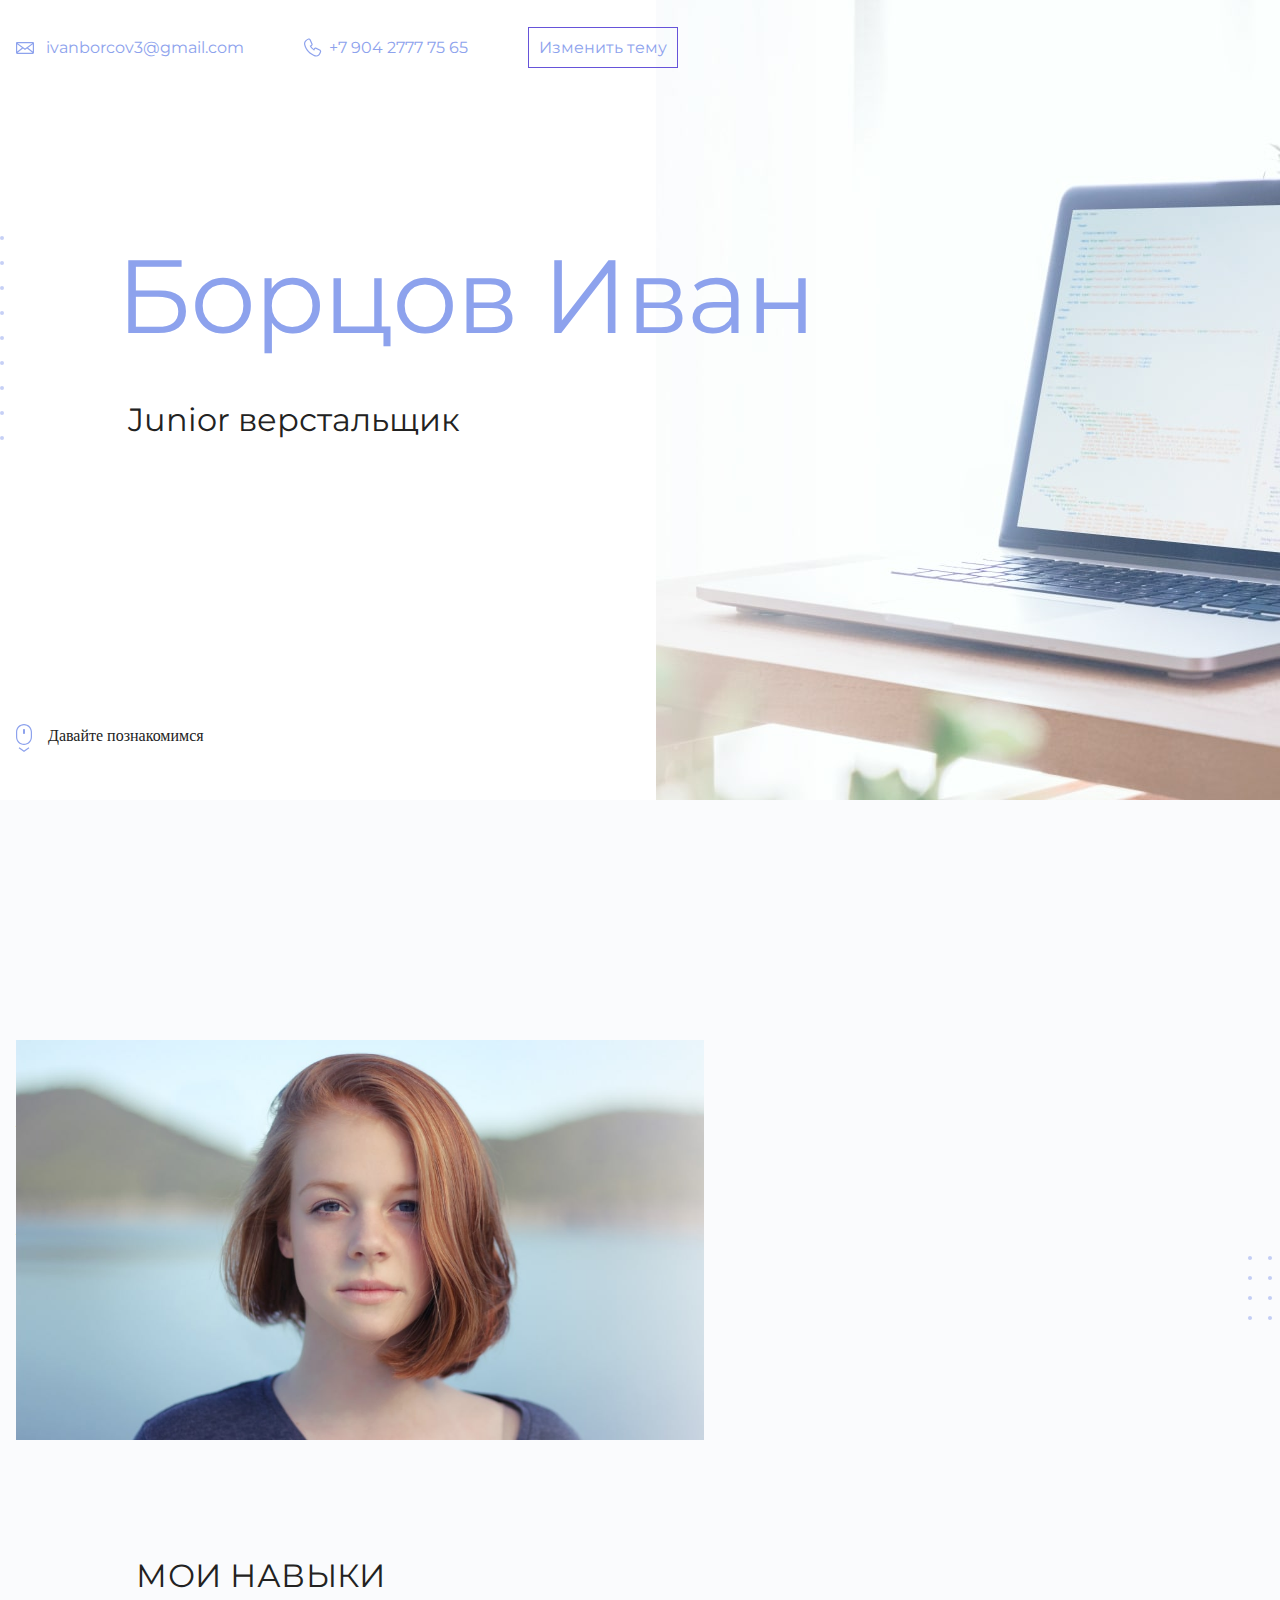
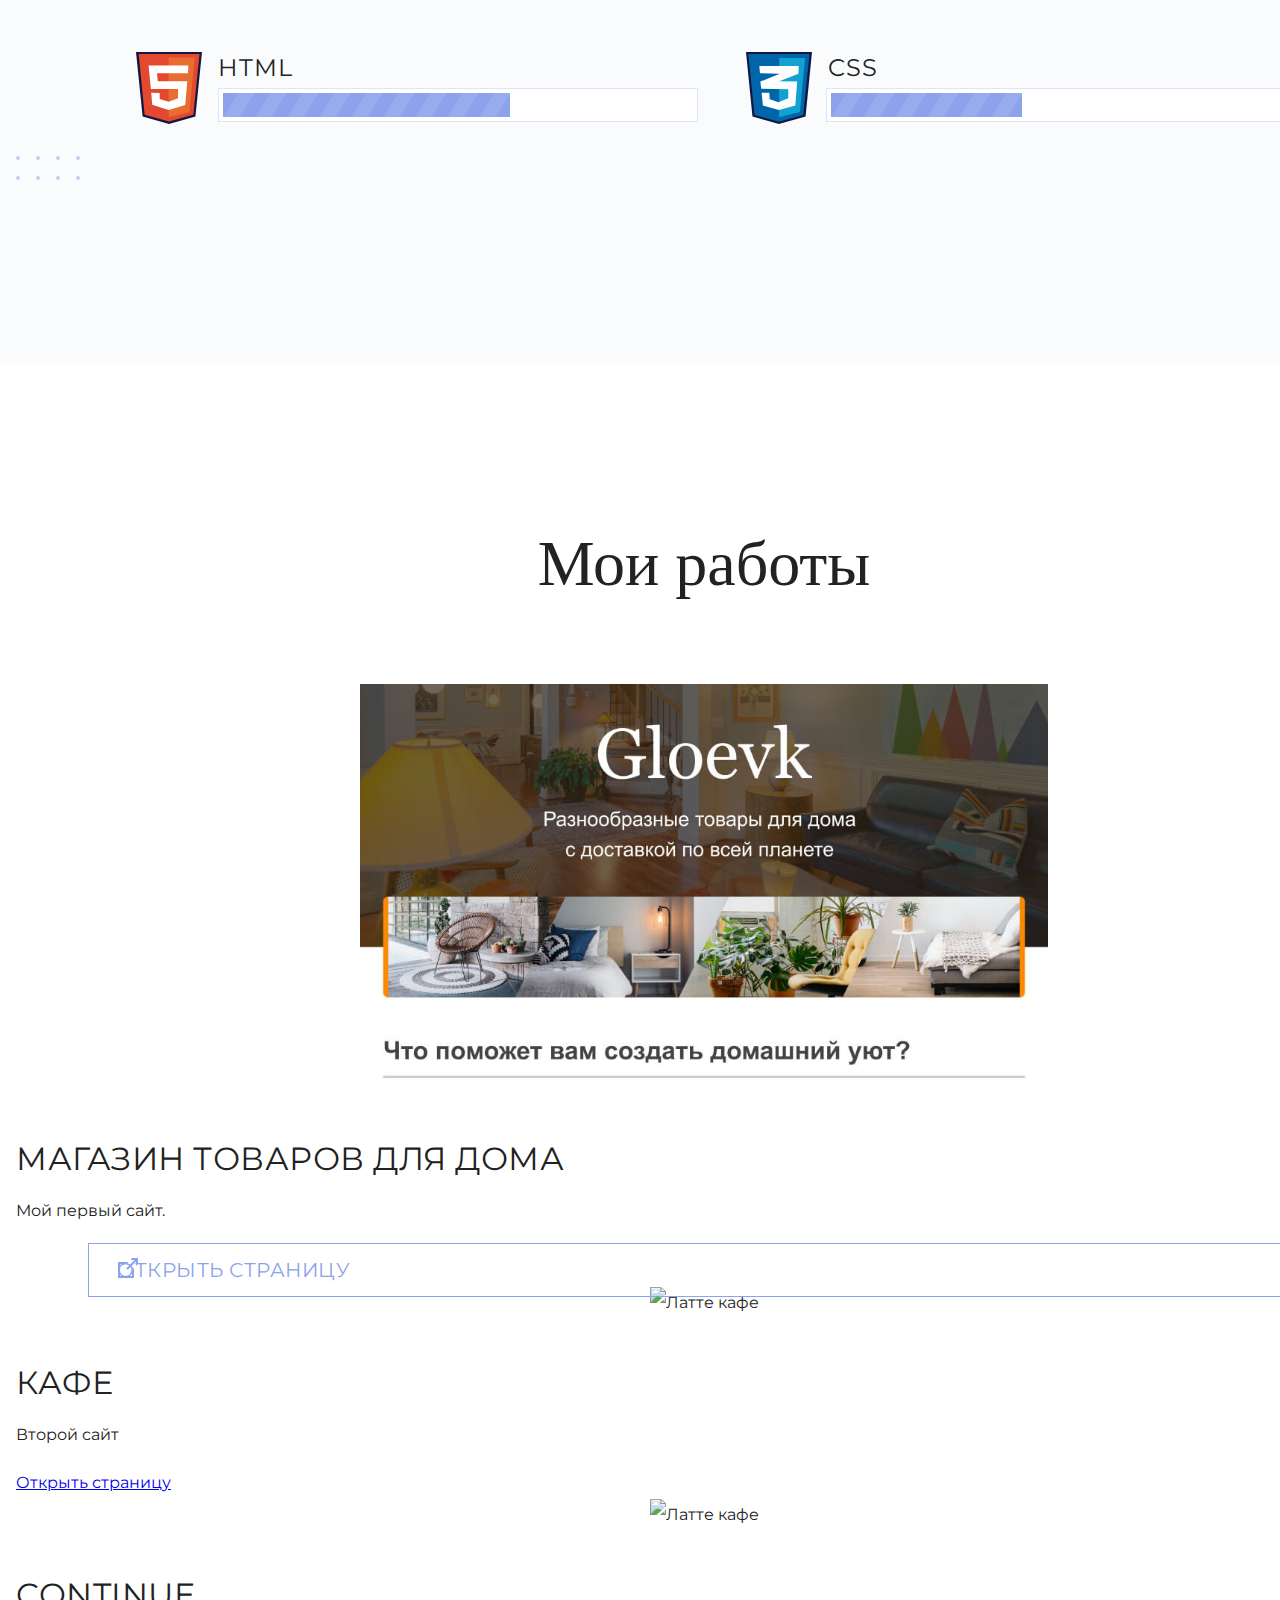
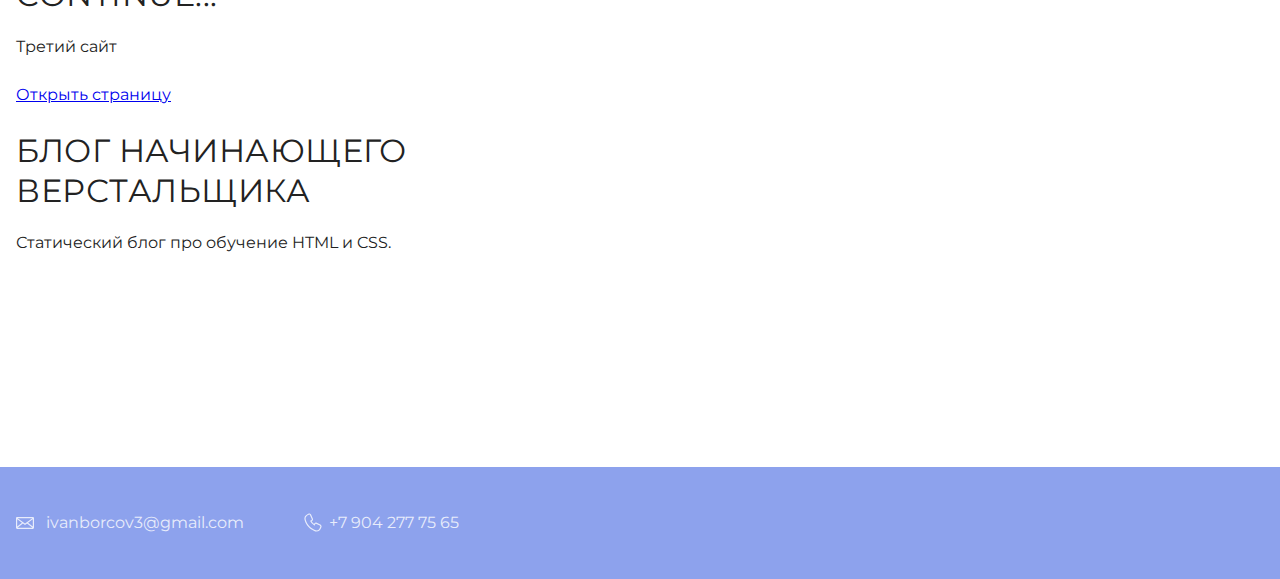
==== commit 3fd34482: "Add files via upload" ====
--- a/index.html
+++ b/index.html
@@ -26,7 +26,7 @@
       <div class="container">
         <h2 class="subheading">Давайте познакомимся</h2>
          <figure class="user-image">
-          <img src="files/user.jpg" width="928" height="536" alt="Фотография Неопознанного Енота">
+          <img src="files/user.jpg" width="928" height="536" alt="Фотография Неопознанна">
          </figure>
         <h3>Пара слов о себе</h3>
         <p>Текст с парой слов о себе.</p>
@@ -53,6 +53,18 @@
         <h3>Магазин товаров для дома</h3>
         <p>Мой первый сайт.</p>
         <a class="button" href="source/project/index.html">Открыть страницу</a>
+          <figure class="project-image">
+            <img src="files/lattecafe.jpg" width="928" height="536" alt="Латте кафе">
+          </figure>
+        <h3>Кафе</h3>
+        <p>Второй сайт</p>
+        <a href="source/lattecafe/index.html" class="button2">Открыть страницу</a>
+        <figure class="project-image">
+          <img src="files/3.jpg" width="928" height="536" alt="Латте кафе">
+        </figure>
+        <h3>Continue...</h3>
+        <p>Третий сайт</p>
+        <a href="source/lattecafe/index.html" class="button2">Открыть страницу</a>
         <h3>Блог начинающего верстальщика</h3>
         <p>Статический блог про обучение HTML и CSS.</p>
       </div>
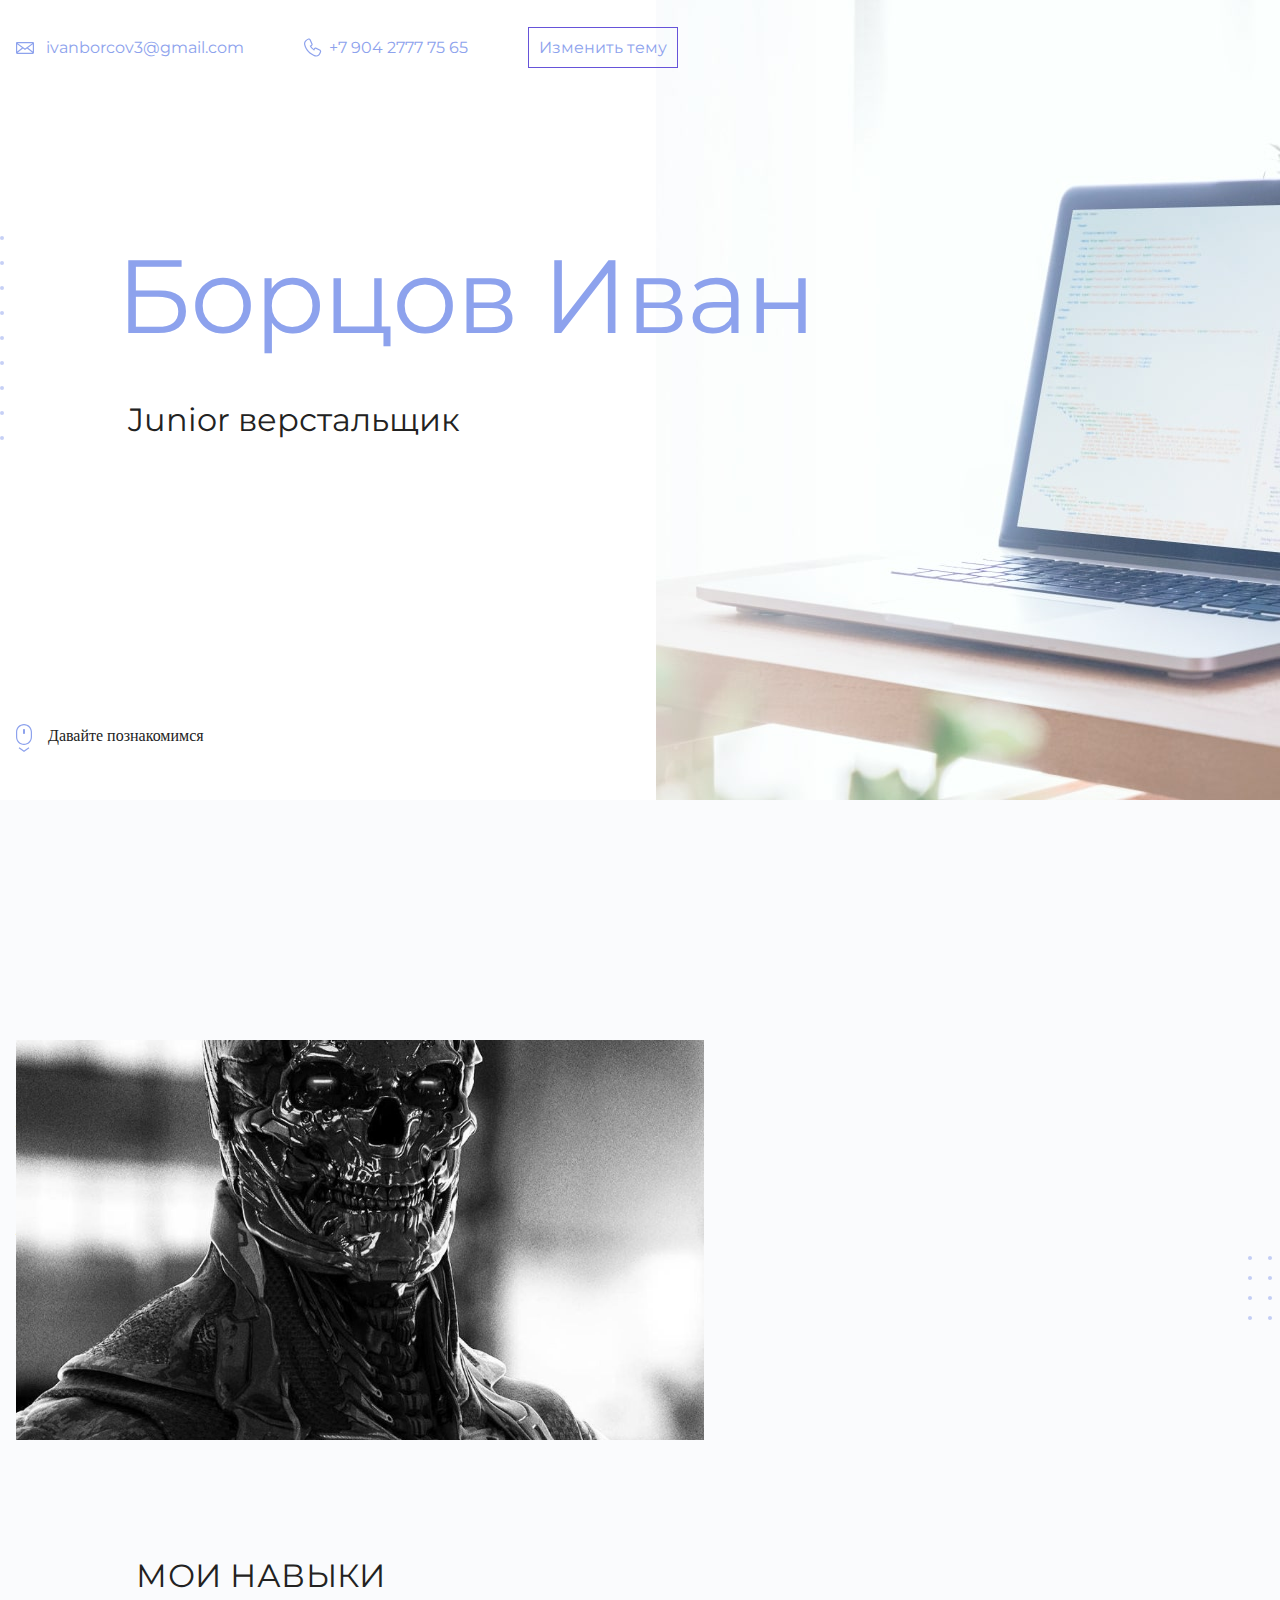
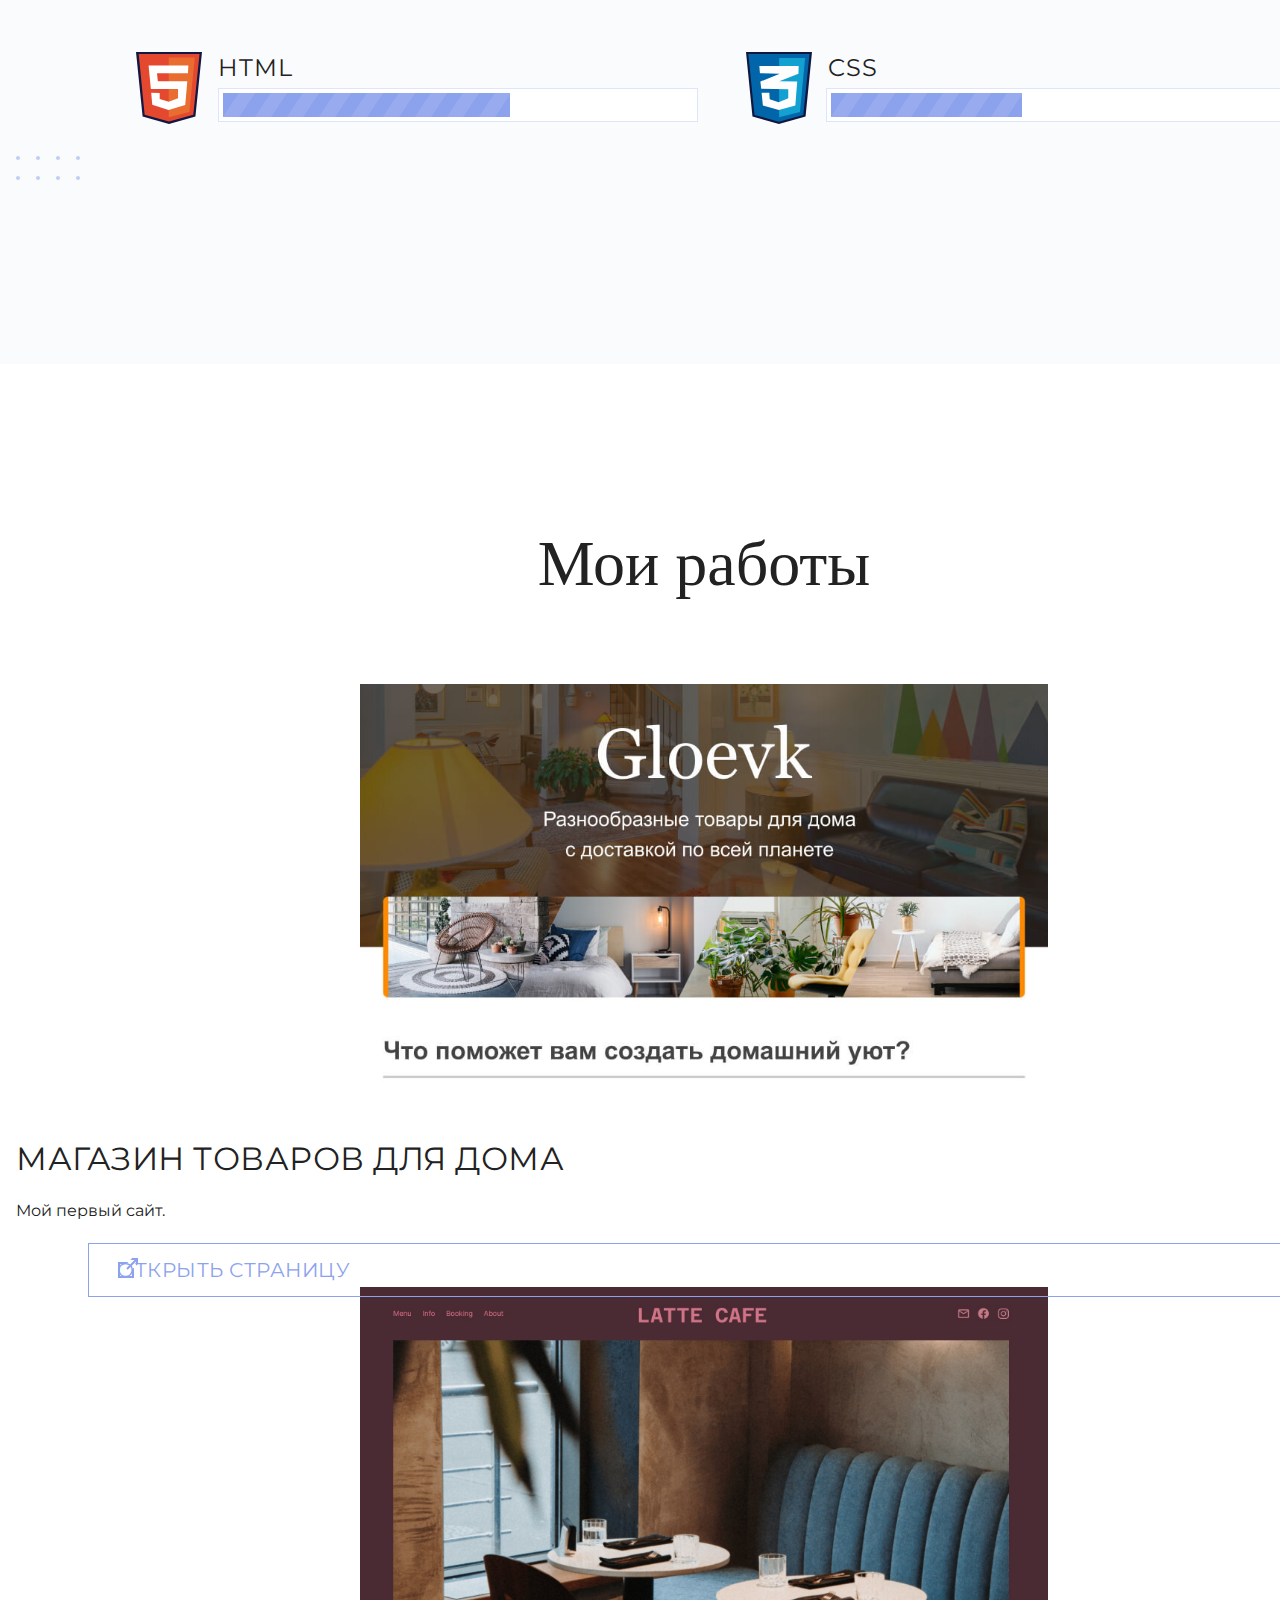
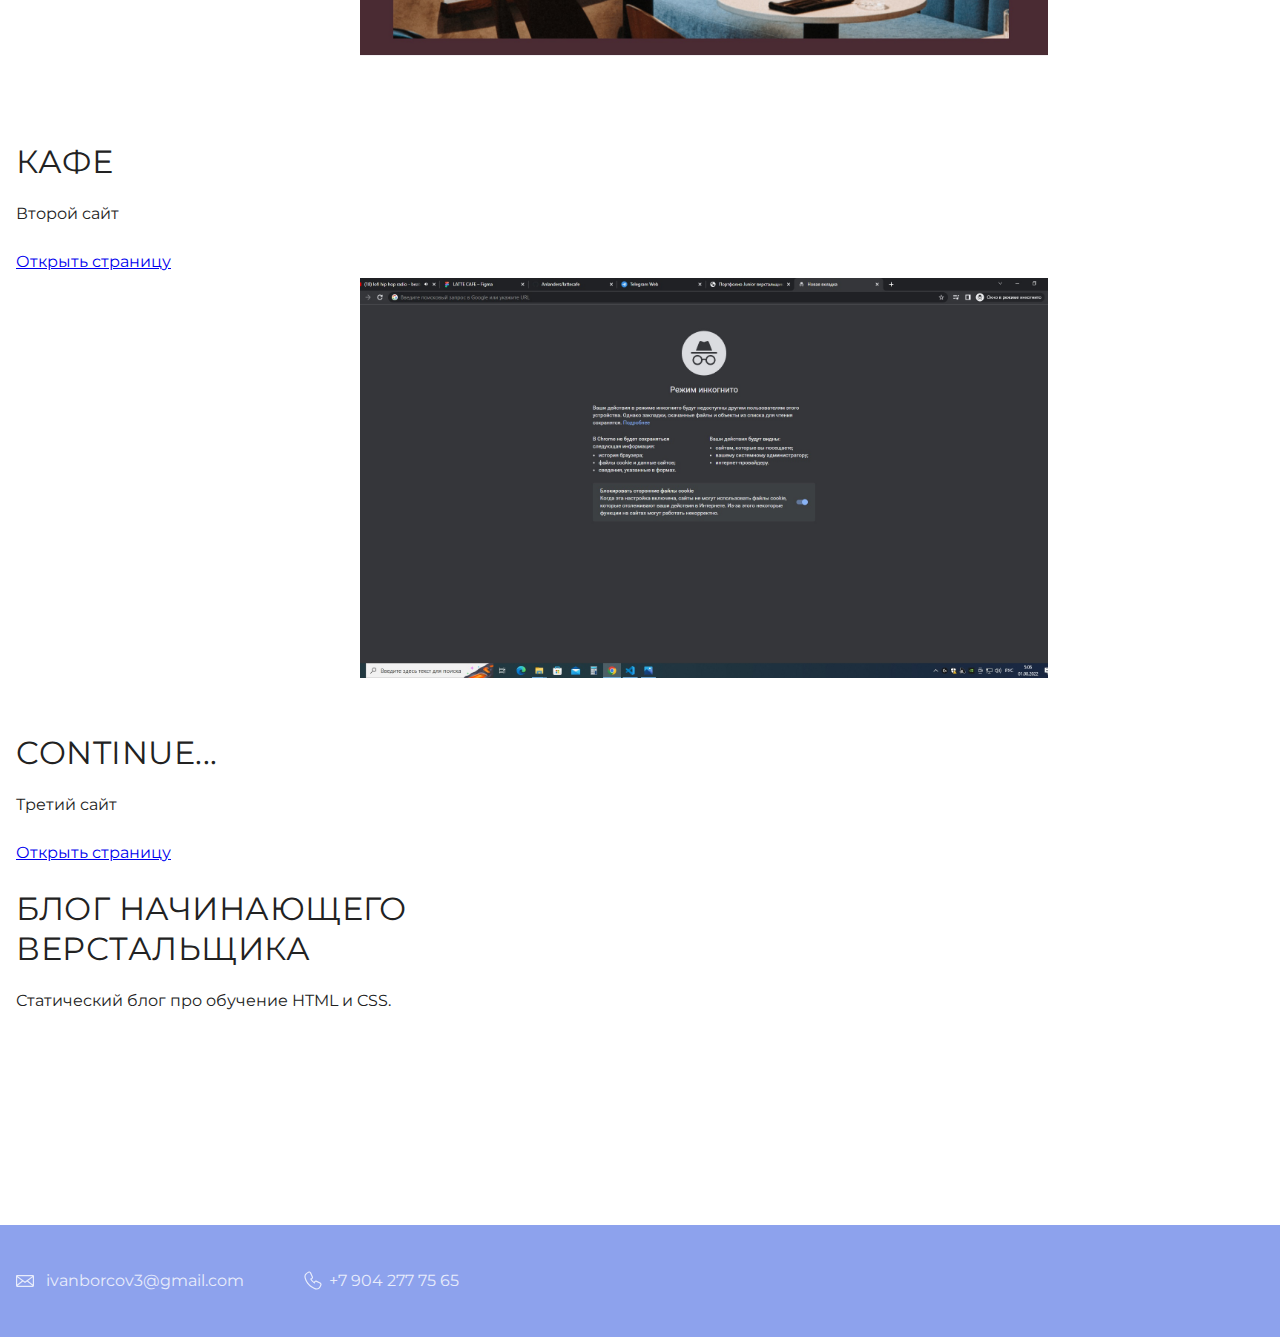
==== commit 64afaf55: "Add files via upload" ====
--- a/index.html
+++ b/index.html
@@ -26,7 +26,7 @@
       <div class="container">
         <h2 class="subheading">Давайте познакомимся</h2>
          <figure class="user-image">
-          <img src="files/user.jpg" width="928" height="536" alt="Фотография Неопознанна">
+          <img src="./files/user.jpg" width="928" height="536" alt="Фотография Неопознанна">
          </figure>
         <h3>Пара слов о себе</h3>
         <p>Текст с парой слов о себе.</p>
@@ -48,23 +48,23 @@
       <div class="container">
         <h2 class="subheading">Мои работы</h2>
           <figure class="project-image">
-            <img src="files/project.jpg" width="928" height="536" alt="Cайт магазина товаров для дома">
+            <img src="./files/project.jpg" width="928" height="536" alt="Cайт магазина товаров для дома">
           </figure>
         <h3>Магазин товаров для дома</h3>
         <p>Мой первый сайт.</p>
-        <a class="button" href="source/project/index.html">Открыть страницу</a>
+        <a class="button" href="./source/project/index.html">Открыть страницу</a>
           <figure class="project-image">
-            <img src="files/lattecafe.jpg" width="928" height="536" alt="Латте кафе">
+            <img src="./files/lattecafe.jpg" width="928" height="536" alt="Латте кафе">
           </figure>
         <h3>Кафе</h3>
         <p>Второй сайт</p>
-        <a href="source/lattecafe/index.html" class="button2">Открыть страницу</a>
+        <a href="./source/lattecafe/index.html" class="button2">Открыть страницу</a>
         <figure class="project-image">
-          <img src="files/3.jpg" width="928" height="536" alt="Латте кафе">
+          <img src="./files/3.jpg" width="928" height="536" alt="Латте кафе">
         </figure>
         <h3>Continue...</h3>
         <p>Третий сайт</p>
-        <a href="source/lattecafe/index.html" class="button2">Открыть страницу</a>
+        <a href="./source/lattecafe/index.html" class="button2">Открыть страницу</a>
         <h3>Блог начинающего верстальщика</h3>
         <p>Статический блог про обучение HTML и CSS.</p>
       </div>
